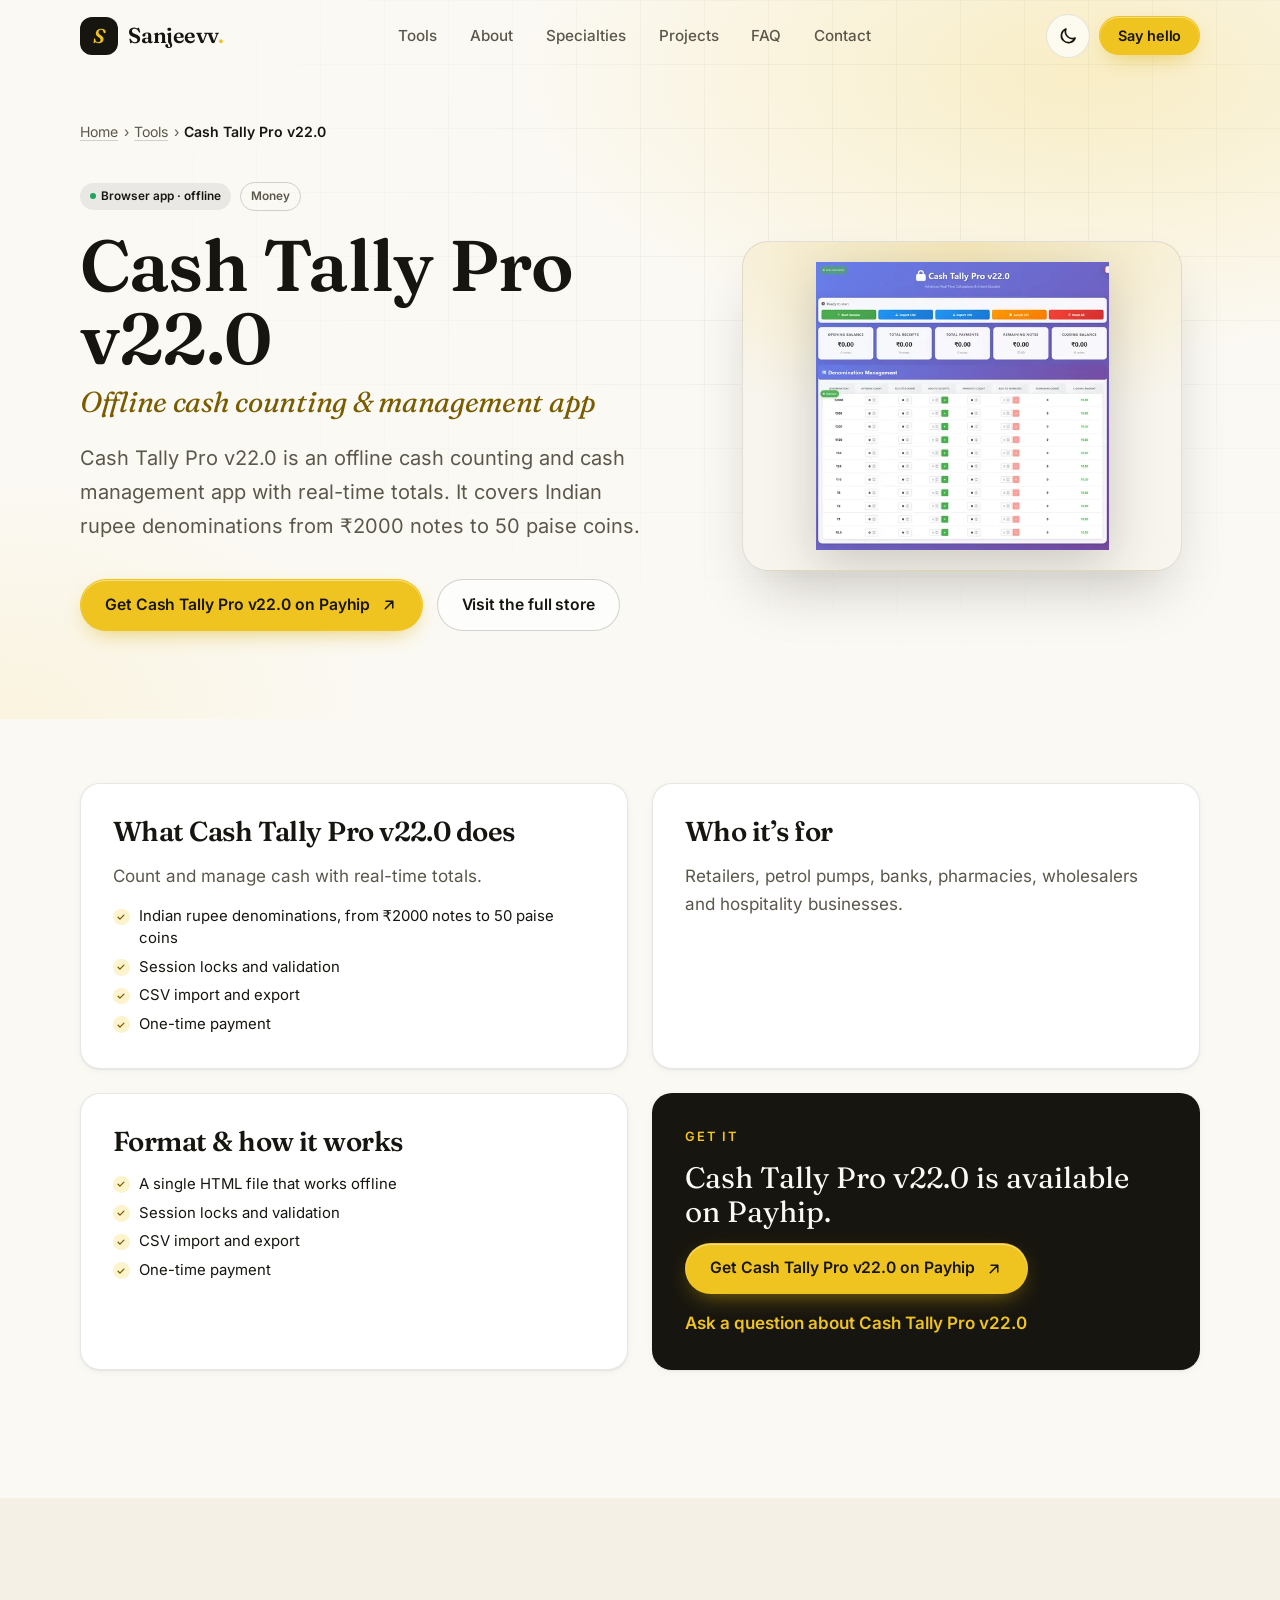
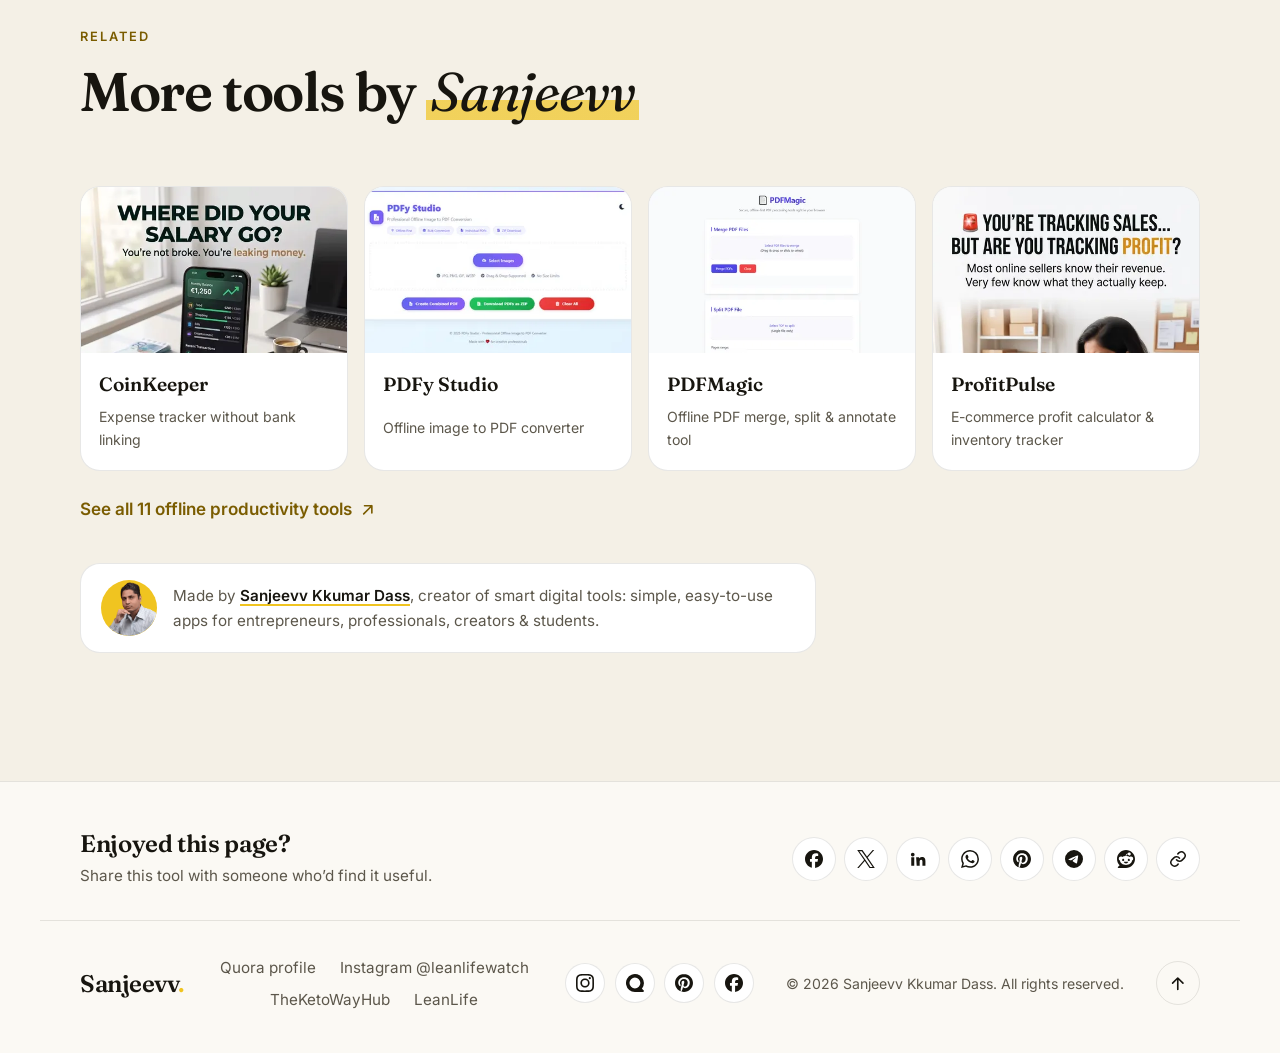
==== tools/cash-tally-pro/index.html @ 0032bcaa "Add files via upload" ====
<!DOCTYPE html>
<html lang="en" data-theme="light">
<head>
  <meta charset="utf-8" />
  <meta name="viewport" content="width=device-width, initial-scale=1" />
  <title>Cash Tally Pro – Offline Cash Counting &amp; Management App</title>
  <meta name="description" content="Cash Tally Pro v22.0 is an offline cash counting app with real-time totals, Indian rupee denominations, session locks and CSV import/export. One-time payment." />
  <meta name="robots" content="index, follow, max-image-preview:large" />
  <link rel="canonical" href="https://designruse.github.io/Portfolio-V2/tools/cash-tally-pro/" />
  <meta name="author" content="Sanjeevv Kkumar Dass" />
  <meta name="theme-color" content="#f0c420" />
  <meta name="color-scheme" content="light dark" />
  <meta name="application-name" content="Sanjeevv Kkumar Dass" />
  <meta name="apple-mobile-web-app-title" content="Sanjeevv" />
  <meta property="og:type" content="website" />
  <meta property="og:site_name" content="Sanjeevv Kkumar Dass" />
  <meta property="og:locale" content="en_US" />
  <meta property="og:title" content="Cash Tally Pro – Offline Cash Counting &amp; Management App" />
  <meta property="og:description" content="Cash Tally Pro v22.0 is an offline cash counting app with real-time totals, Indian rupee denominations, session locks and CSV import/export. One-time payment." />
  <meta property="og:url" content="https://designruse.github.io/Portfolio-V2/tools/cash-tally-pro/" />
  <meta property="og:image" content="https://designruse.github.io/Portfolio-V2/images/tools/cash-tally-pro-736.webp" />
  <meta property="og:image:secure_url" content="https://designruse.github.io/Portfolio-V2/images/tools/cash-tally-pro-736.webp" />
  <meta property="og:image:type" content="image/webp" />
  <meta property="og:image:width" content="736" />
  <meta property="og:image:height" content="724" />
  <meta property="og:image:alt" content="Cash Tally Pro v22.0 app screenshot: summary totals and a denomination management table." />
  <meta name="twitter:card" content="summary_large_image" />
  <meta name="twitter:title" content="Cash Tally Pro – Offline Cash Counting &amp; Management App" />
  <meta name="twitter:description" content="Cash Tally Pro v22.0 is an offline cash counting app with real-time totals, Indian rupee denominations, session locks and CSV import/export. One-time payment." />
  <meta name="twitter:image" content="https://designruse.github.io/Portfolio-V2/images/tools/cash-tally-pro-736.webp" />
  <meta name="twitter:image:alt" content="Cash Tally Pro v22.0 app screenshot: summary totals and a denomination management table." />
  <link rel="apple-touch-icon" sizes="180x180" href="../../images/apple-touch-icon.png" />
  <link rel="icon" type="image/png" sizes="48x48" href="../../images/favicon-48x48.png" />
  <link rel="icon" type="image/png" sizes="96x96" href="../../images/favicon-96x96.png" />
  <link rel="icon" type="image/png" sizes="192x192" href="../../images/icon-192.png" />
  <link rel="icon" type="image/png" sizes="32x32" href="../../images/favicon-32x32.png" />
  <link rel="manifest" href="../../site.webmanifest" />
  <link rel="shortcut icon" href="../../images/favicon.ico" />
  <link rel="preload" href="../../fonts/fraunces-latin.woff2" as="font" type="font/woff2" crossorigin />
  <link rel="preload" href="../../fonts/inter-latin.woff2" as="font" type="font/woff2" crossorigin />
  <link rel="stylesheet" href="../../css/styles.css" />
  <script type="application/ld+json">
{
  "@context": "https://schema.org",
  "@graph": [
    {
      "@type": "WebPage",
      "@id": "https://designruse.github.io/Portfolio-V2/tools/cash-tally-pro/",
      "url": "https://designruse.github.io/Portfolio-V2/tools/cash-tally-pro/",
      "name": "Cash Tally Pro – Offline Cash Counting & Management App",
      "description": "Cash Tally Pro v22.0 is an offline cash counting app with real-time totals, Indian rupee denominations, session locks and CSV import/export. One-time payment.",
      "inLanguage": "en",
      "isPartOf": {
        "@id": "https://designruse.github.io/Portfolio-V2/#website"
      },
      "breadcrumb": {
        "@id": "https://designruse.github.io/Portfolio-V2/tools/cash-tally-pro/#breadcrumb"
      },
      "mainEntity": {
        "@id": "https://designruse.github.io/Portfolio-V2/tools/cash-tally-pro/#app"
      },
      "primaryImageOfPage": {
        "@type": "ImageObject",
        "url": "https://designruse.github.io/Portfolio-V2/images/tools/cash-tally-pro-736.webp",
        "width": 736,
        "height": 724
      },
      "dateModified": "2026-10-21"
    },
    {
      "@type": "BreadcrumbList",
      "@id": "https://designruse.github.io/Portfolio-V2/tools/cash-tally-pro/#breadcrumb",
      "itemListElement": [
        {
          "@type": "ListItem",
          "position": 1,
          "name": "Home",
          "item": "https://designruse.github.io/Portfolio-V2/"
        },
        {
          "@type": "ListItem",
          "position": 2,
          "name": "Tools",
          "item": "https://designruse.github.io/Portfolio-V2/#tools"
        },
        {
          "@type": "ListItem",
          "position": 3,
          "name": "Cash Tally Pro v22.0",
          "item": "https://designruse.github.io/Portfolio-V2/tools/cash-tally-pro/"
        }
      ]
    },
    {
      "@type": "SoftwareApplication",
      "@id": "https://designruse.github.io/Portfolio-V2/tools/cash-tally-pro/#app",
      "name": "Cash Tally Pro v22.0",
      "description": "Cash Tally Pro v22.0 is an offline cash counting and cash management app with real-time totals. It covers Indian rupee denominations from ₹2000 notes to 50 paise coins.",
      "image": "https://designruse.github.io/Portfolio-V2/images/tools/cash-tally-pro-736.webp",
      "url": "https://designruse.github.io/Portfolio-V2/tools/cash-tally-pro/",
      "sameAs": "https://payhip.com/b/xmBAs",
      "author": {
        "@id": "https://designruse.github.io/Portfolio-V2/#person"
      },
      "creator": {
        "@id": "https://designruse.github.io/Portfolio-V2/#person"
      },
      "applicationCategory": "FinanceApplication",
      "operatingSystem": "Web browser",
      "featureList": [
        "Indian rupee denominations, from ₹2000 notes to 50 paise coins",
        "Session locks and validation",
        "CSV import and export",
        "One-time payment"
      ]
    },
    {
      "@type": "WebSite",
      "@id": "https://designruse.github.io/Portfolio-V2/#website",
      "url": "https://designruse.github.io/Portfolio-V2/",
      "name": "Sanjeevv Kkumar Dass"
    },
    {
      "@type": "Person",
      "@id": "https://designruse.github.io/Portfolio-V2/#person",
      "name": "Sanjeevv Kkumar Dass",
      "url": "https://designruse.github.io/Portfolio-V2/",
      "jobTitle": "Creator of Smart Digital Tools"
    }
  ]
}
  </script>
  <script>
    (function () {
      try {
        var t = localStorage.getItem('theme');
        if (!t) t = window.matchMedia('(prefers-color-scheme: dark)').matches ? 'dark' : 'light';
        document.documentElement.setAttribute('data-theme', t);
      } catch (e) {}
      document.documentElement.classList.add('js');
    })();
  </script>
</head>
<body class="page-tool">
  <a class="skip-link" href="#main">Skip to content</a>

  <svg width="0" height="0" class="sr-only" aria-hidden="true" focusable="false">
    <symbol id="i-arrow" viewBox="0 0 24 24"><path d="M7 17 17 7M8 7h9v9" fill="none" stroke="currentColor" stroke-width="2" stroke-linecap="round" stroke-linejoin="round"/></symbol>
    <symbol id="i-arrow-down" viewBox="0 0 24 24"><path d="M12 4v15m0 0-6-6m6 6 6-6" fill="none" stroke="currentColor" stroke-width="2" stroke-linecap="round" stroke-linejoin="round"/></symbol>
    <symbol id="i-copy" viewBox="0 0 24 24"><g fill="none" stroke="currentColor" stroke-width="2" stroke-linecap="round" stroke-linejoin="round"><path d="M10 13a5 5 0 0 0 7.5.5l3-3a5 5 0 0 0-7-7l-1.7 1.7"/><path d="M14 11a5 5 0 0 0-7.5-.5l-3 3a5 5 0 0 0 7 7l1.7-1.7"/></g></symbol>
    <symbol id="i-check" viewBox="0 0 24 24"><path d="m5 12.5 4.5 4.5L19 7.5" fill="none" stroke="currentColor" stroke-width="2.2" stroke-linecap="round" stroke-linejoin="round"/></symbol>
    <symbol id="i-mail" viewBox="0 0 24 24"><g fill="none" stroke="currentColor" stroke-width="2" stroke-linecap="round" stroke-linejoin="round"><rect x="3" y="5" width="18" height="14" rx="2.5"/><path d="m4 7 8 6 8-6"/></g></symbol>
    <symbol id="i-send" viewBox="0 0 24 24"><g fill="none" stroke="currentColor" stroke-width="2" stroke-linecap="round" stroke-linejoin="round"><path d="M22 2 11 13"/><path d="M22 2 15 22l-4-9-9-4 20-7Z"/></g></symbol>
    <symbol id="i-sun" viewBox="0 0 24 24"><g fill="none" stroke="currentColor" stroke-width="2" stroke-linecap="round"><circle cx="12" cy="12" r="4.2"/><path d="M12 2v2M12 20v2M4.9 4.9l1.4 1.4M17.7 17.7l1.4 1.4M2 12h2M20 12h2M4.9 19.1l1.4-1.4M17.7 6.3l1.4-1.4"/></g></symbol>
    <symbol id="i-moon" viewBox="0 0 24 24"><path d="M20.5 14.5A8.5 8.5 0 0 1 9.5 3.5a8.5 8.5 0 1 0 11 11Z" fill="none" stroke="currentColor" stroke-width="2" stroke-linejoin="round"/></symbol>
    <symbol id="s-instagram" viewBox="0 0 24 24"><path fill="currentColor" d="M7.0301.084c-1.2768.0602-2.1487.264-2.911.5634-.7888.3075-1.4575.72-2.1228 1.3877-.6652.6677-1.075 1.3368-1.3802 2.127-.2954.7638-.4956 1.6365-.552 2.914-.0564 1.2775-.0689 1.6882-.0626 4.947.0062 3.2586.0206 3.6671.0825 4.9473.061 1.2765.264 2.1482.5635 2.9107.308.7889.72 1.4573 1.388 2.1228.6679.6655 1.3365 1.0743 2.1285 1.38.7632.295 1.6361.4961 2.9134.552 1.2773.056 1.6884.069 4.9462.0627 3.2578-.0062 3.668-.0207 4.9478-.0814 1.28-.0607 2.147-.2652 2.9098-.5633.7889-.3086 1.4578-.72 2.1228-1.3881.665-.6682 1.0745-1.3378 1.3795-2.1284.2957-.7632.4966-1.636.552-2.9124.056-1.2809.0692-1.6898.063-4.948-.0063-3.2583-.021-3.6668-.0817-4.9465-.0607-1.2797-.264-2.1487-.5633-2.9117-.3084-.7889-.72-1.4568-1.3876-2.1228C21.2982 1.33 20.628.9208 19.8378.6165 19.074.321 18.2017.1197 16.9244.0645 15.6471.0093 15.236-.005 11.977.0014 8.718.0076 8.31.0215 7.0301.0839m.1402 21.6932c-1.17-.0509-1.8053-.2453-2.2287-.408-.5606-.216-.96-.4771-1.3819-.895-.422-.4178-.6811-.8186-.9-1.378-.1644-.4234-.3624-1.058-.4171-2.228-.0595-1.2645-.072-1.6442-.079-4.848-.007-3.2037.0053-3.583.0607-4.848.05-1.169.2456-1.805.408-2.2282.216-.5613.4762-.96.895-1.3816.4188-.4217.8184-.6814 1.3783-.9003.423-.1651 1.0575-.3614 2.227-.4171 1.2655-.06 1.6447-.072 4.848-.079 3.2033-.007 3.5835.005 4.8495.0608 1.169.0508 1.8053.2445 2.228.408.5608.216.96.4754 1.3816.895.4217.4194.6816.8176.9005 1.3787.1653.4217.3617 1.056.4169 2.2263.0602 1.2655.0739 1.645.0796 4.848.0058 3.203-.0055 3.5834-.061 4.848-.051 1.17-.245 1.8055-.408 2.2294-.216.5604-.4763.96-.8954 1.3814-.419.4215-.8181.6811-1.3783.9-.4224.1649-1.0577.3617-2.2262.4174-1.2656.0595-1.6448.072-4.8493.079-3.2045.007-3.5825-.006-4.848-.0608M16.953 5.5864A1.44 1.44 0 1 0 18.39 4.144a1.44 1.44 0 0 0-1.437 1.4424M5.8385 12.012c.0067 3.4032 2.7706 6.1557 6.173 6.1493 3.4026-.0065 6.157-2.7701 6.1506-6.1733-.0065-3.4032-2.771-6.1565-6.174-6.1498-3.403.0067-6.156 2.771-6.1496 6.1738M8 12.0077a4 4 0 1 1 4.008 3.9921A3.9996 3.9996 0 0 1 8 12.0077"/></symbol>
    <symbol id="s-quora" viewBox="0 0 24 24"><path fill="currentColor" d="M7.3799.9483A11.9628 11.9628 0 0 1 21.248 19.5397l2.4096 2.4225c.7322.7362.21 1.9905-.8272 1.9905l-10.7105.01a12.52 12.52 0 0 1-.304 0h-.02A11.9628 11.9628 0 0 1 7.3818.9503Zm7.3217 4.428a7.1717 7.1717 0 1 0-5.4873 13.2512 7.1717 7.1717 0 0 0 5.4883-13.2511Z"/></symbol>
    <symbol id="s-facebook" viewBox="0 0 24 24"><path fill="currentColor" d="M9.101 23.691v-7.98H6.627v-3.667h2.474v-1.58c0-4.085 1.848-5.978 5.858-5.978.401 0 .955.042 1.468.103a8.68 8.68 0 0 1 1.141.195v3.325a8.623 8.623 0 0 0-.653-.036 26.805 26.805 0 0 0-.733-.009c-.707 0-1.259.096-1.675.309a1.686 1.686 0 0 0-.679.622c-.258.42-.374.995-.374 1.752v1.297h3.919l-.386 2.103-.287 1.564h-3.246v8.245C19.396 23.238 24 18.179 24 12.044c0-6.627-5.373-12-12-12s-12 5.373-12 12c0 5.628 3.874 10.35 9.101 11.647Z"/></symbol>
    <symbol id="s-x" viewBox="0 0 24 24"><path fill="currentColor" d="M14.234 10.162 22.977 0h-2.072l-7.591 8.824L7.251 0H.258l9.168 13.343L.258 24H2.33l8.016-9.318L16.749 24h6.993zm-2.837 3.299-.929-1.329L3.076 1.56h3.182l5.965 8.532.929 1.329 7.754 11.09h-3.182z"/></symbol>
    <symbol id="s-whatsapp" viewBox="0 0 24 24"><path fill="currentColor" d="M17.472 14.382c-.297-.149-1.758-.867-2.03-.967-.273-.099-.471-.148-.67.15-.197.297-.767.966-.94 1.164-.173.199-.347.223-.644.075-.297-.15-1.255-.463-2.39-1.475-.883-.788-1.48-1.761-1.653-2.059-.173-.297-.018-.458.13-.606.134-.133.298-.347.446-.52.149-.174.198-.298.298-.497.099-.198.05-.371-.025-.52-.075-.149-.669-1.612-.916-2.207-.242-.579-.487-.5-.669-.51-.173-.008-.371-.01-.57-.01-.198 0-.52.074-.792.372-.272.297-1.04 1.016-1.04 2.479 0 1.462 1.065 2.875 1.213 3.074.149.198 2.096 3.2 5.077 4.487.709.306 1.262.489 1.694.625.712.227 1.36.195 1.871.118.571-.085 1.758-.719 2.006-1.413.248-.694.248-1.289.173-1.413-.074-.124-.272-.198-.57-.347m-5.421 7.403h-.004a9.87 9.87 0 01-5.031-1.378l-.361-.214-3.741.982.998-3.648-.235-.374a9.86 9.86 0 01-1.51-5.26c.001-5.45 4.436-9.884 9.888-9.884 2.64 0 5.122 1.03 6.988 2.898a9.825 9.825 0 012.893 6.994c-.003 5.45-4.437 9.884-9.885 9.884m8.413-18.297A11.815 11.815 0 0012.05 0C5.495 0 .16 5.335.157 11.892c0 2.096.547 4.142 1.588 5.945L.057 24l6.305-1.654a11.882 11.882 0 005.683 1.448h.005c6.554 0 11.89-5.335 11.893-11.893a11.821 11.821 0 00-3.48-8.413Z"/></symbol>
    <symbol id="s-pinterest" viewBox="0 0 24 24"><path fill="currentColor" d="M12.017 0C5.396 0 .029 5.367.029 11.987c0 5.079 3.158 9.417 7.618 11.162-.105-.949-.199-2.403.041-3.439.219-.937 1.406-5.957 1.406-5.957s-.359-.72-.359-1.781c0-1.663.967-2.911 2.168-2.911 1.024 0 1.518.769 1.518 1.688 0 1.029-.653 2.567-.992 3.992-.285 1.193.6 2.165 1.775 2.165 2.128 0 3.768-2.245 3.768-5.487 0-2.861-2.063-4.869-5.008-4.869-3.41 0-5.409 2.562-5.409 5.199 0 1.033.394 2.143.889 2.741.099.12.112.225.085.345-.09.375-.293 1.199-.334 1.363-.053.225-.172.271-.401.165-1.495-.69-2.433-2.878-2.433-4.646 0-3.776 2.748-7.252 7.92-7.252 4.158 0 7.392 2.967 7.392 6.923 0 4.135-2.607 7.462-6.233 7.462-1.214 0-2.354-.629-2.758-1.379l-.749 2.848c-.269 1.045-1.004 2.352-1.498 3.146 1.123.345 2.306.535 3.55.535 6.607 0 11.985-5.365 11.985-11.987C23.97 5.39 18.592.026 11.985.026L12.017 0z"/></symbol>
    <symbol id="s-telegram" viewBox="0 0 24 24"><path fill="currentColor" d="M11.944 0A12 12 0 0 0 0 12a12 12 0 0 0 12 12 12 12 0 0 0 12-12A12 12 0 0 0 12 0a12 12 0 0 0-.056 0zm4.962 7.224c.1-.002.321.023.465.14a.506.506 0 0 1 .171.325c.016.093.036.306.02.472-.18 1.898-.962 6.502-1.36 8.627-.168.9-.499 1.201-.82 1.23-.696.065-1.225-.46-1.9-.902-1.056-.693-1.653-1.124-2.678-1.8-1.185-.78-.417-1.21.258-1.91.177-.184 3.247-2.977 3.307-3.23.007-.032.014-.15-.056-.212s-.174-.041-.249-.024c-.106.024-1.793 1.14-5.061 3.345-.48.33-.913.49-1.302.48-.428-.008-1.252-.241-1.865-.44-.752-.245-1.349-.374-1.297-.789.027-.216.325-.437.893-.663 3.498-1.524 5.83-2.529 6.998-3.014 3.332-1.386 4.025-1.627 4.476-1.635z"/></symbol>
    <symbol id="s-reddit" viewBox="0 0 24 24"><path fill="currentColor" d="M12 0C5.373 0 0 5.373 0 12c0 3.314 1.343 6.314 3.515 8.485l-2.286 2.286C.775 23.225 1.097 24 1.738 24H12c6.627 0 12-5.373 12-12S18.627 0 12 0Zm4.388 3.199c1.104 0 1.999.895 1.999 1.999 0 1.105-.895 2-1.999 2-.946 0-1.739-.657-1.947-1.539v.002c-1.147.162-2.032 1.15-2.032 2.341v.007c1.776.067 3.4.567 4.686 1.363.473-.363 1.064-.58 1.707-.58 1.547 0 2.802 1.254 2.802 2.802 0 1.117-.655 2.081-1.601 2.531-.088 3.256-3.637 5.876-7.997 5.876-4.361 0-7.905-2.617-7.998-5.87-.954-.447-1.614-1.415-1.614-2.538 0-1.548 1.255-2.802 2.803-2.802.645 0 1.239.218 1.712.585 1.275-.79 2.881-1.291 4.64-1.365v-.01c0-1.663 1.263-3.034 2.88-3.207.188-.911.993-1.595 1.959-1.595Zm-8.085 8.376c-.784 0-1.459.78-1.506 1.797-.047 1.016.64 1.429 1.426 1.429.786 0 1.371-.369 1.418-1.385.047-1.017-.553-1.841-1.338-1.841Zm7.406 0c-.786 0-1.385.824-1.338 1.841.047 1.017.634 1.385 1.418 1.385.785 0 1.473-.413 1.426-1.429-.046-1.017-.721-1.797-1.506-1.797Zm-3.703 4.013c-.974 0-1.907.048-2.77.135-.147.015-.241.168-.183.305.483 1.154 1.622 1.964 2.953 1.964 1.33 0 2.47-.81 2.953-1.964.057-.137-.037-.29-.184-.305-.863-.087-1.795-.135-2.769-.135Z"/></symbol>
    <symbol id="s-threads" viewBox="0 0 24 24"><path fill="currentColor" d="M18.263 11.097c-.03-3.486-1.92-5.586-5.111-5.586-2.13 0-3.922.963-4.863 2.499l2.062 1.438c.535-.843 1.272-1.543 2.628-1.543 1.528 0 2.318.85 2.544 2.431a15 15 0 0 0-2.236-.173c-4.125 0-6.068 1.867-6.068 4.336s1.943 3.99 4.804 3.99c3.139 0 5.013-2.115 5.781-4.735.798.361 1.348 1.204 1.348 2.47 0 3.387-3.907 5.232-7.22 5.232-4.885 0-8.077-3.207-8.077-8.424 0-6.392 4.223-10.487 9.9-10.487 3.808 0 5.69 1.671 6.97 3.914l2.108-1.475C21.44 2.078 18.331 0 13.663 0 6.227 0 1.168 5.277 1.168 12.934c0 7 4.953 11.066 10.856 11.066 4.878 0 9.809-2.846 9.809-7.716 0-2.545-1.46-4.231-3.569-5.187m-6.33 4.855c-1.077 0-2.026-.512-2.026-1.453 0-1.483 1.822-1.934 3.606-1.934.678 0 1.34.045 1.927.173-.422 1.927-1.671 3.215-3.508 3.214Z"/></symbol>
    <symbol id="s-youtube" viewBox="0 0 24 24"><path fill="currentColor" d="M23.498 6.186a3.016 3.016 0 0 0-2.122-2.136C19.505 3.545 12 3.545 12 3.545s-7.505 0-9.377.505A3.017 3.017 0 0 0 .502 6.186C0 8.07 0 12 0 12s0 3.93.502 5.814a3.016 3.016 0 0 0 2.122 2.136c1.871.505 9.376.505 9.376.505s7.505 0 9.377-.505a3.015 3.015 0 0 0 2.122-2.136C24 15.93 24 12 24 12s0-3.93-.502-5.814zM9.545 15.568V8.432L15.818 12l-6.273 3.568z"/></symbol>
    <symbol id="s-linkedin" viewBox="0 0 24 24"><path fill="currentColor" d="M4.98 3.5a2.5 2.5 0 1 1 0 5 2.5 2.5 0 0 1 0-5zM3 9.75h4V21H3zM9.5 9.75h3.8v1.6h.05c.53-.95 1.83-1.95 3.77-1.95 4.03 0 4.78 2.5 4.78 5.75V21h-4v-5.1c0-1.22-.02-2.78-1.7-2.78-1.7 0-1.96 1.33-1.96 2.7V21h-4z"/></symbol>
    <symbol id="i-share" viewBox="0 0 24 24"><g fill="none" stroke="currentColor" stroke-width="2" stroke-linecap="round" stroke-linejoin="round"><path d="M4 12v7a2 2 0 0 0 2 2h12a2 2 0 0 0 2-2v-7"/><path d="m16 6-4-4-4 4M12 2v13"/></g></symbol>
  </svg>

  <header class="site-header" id="top">
    <nav class="nav container" aria-label="Primary">
      <a class="brand" href="../../">
        <span class="brand-mark" aria-hidden="true">S</span>
        <span class="brand-name">Sanjeevv<span class="brand-dot">.</span></span><span class="sr-only"> Kkumar Dass, back to top</span>
      </a>
      <ul class="nav-links" id="nav-menu">
        <li><a href="../../#tools">Tools</a></li>
        <li><a href="../../#about">About</a></li>
        <li><a href="../../#specialties">Specialties</a></li>
        <li><a href="../../#work">Projects</a></li>
        <li><a href="../../#faq">FAQ</a></li>
        <li><a href="../../#contact">Contact</a></li>
        <li class="nav-cta-mobile"><a class="btn btn-primary" href="../../#contact">Leave a message</a></li>
      </ul>
      <div class="nav-actions">
        <button class="icon-btn theme-toggle" type="button" aria-label="Switch to dark theme">
          <svg class="ico ico-moon" aria-hidden="true"><use href="#i-moon"/></svg>
          <svg class="ico ico-sun" aria-hidden="true"><use href="#i-sun"/></svg>
        </button>
        <a class="btn btn-primary btn-sm nav-cta" href="../../#contact">Say hello</a>
        <button class="icon-btn menu-toggle" type="button" aria-label="Open menu" aria-expanded="false" aria-controls="nav-menu">
          <span class="bars" aria-hidden="true"><span></span><span></span><span></span></span>
        </button>
      </div>
    </nav>
  </header>

  <main id="main">
    <section class="tool-hero" aria-labelledby="tool-title">
      <div class="hero-bg" aria-hidden="true"></div>
      <div class="container">
        <nav class="breadcrumb" aria-label="Breadcrumb">
          <ol>
            <li><a href="../../">Home</a></li>
            <li><a href="../../#tools">Tools</a></li>
            <li><span aria-current="page">Cash Tally Pro v22.0</span></li>
          </ol>
        </nav>
        <div class="tool-hero-grid">
          <div class="tool-hero-copy">
            <div class="tool-meta">
              <span class="tool-format">Browser app · offline</span>
              <span class="tool-chip">Money</span>
              <!-- PRICE SLOT: add <span class="tool-price">$X</span> here when prices are final. -->
            </div>
            <h1 id="tool-title" class="tool-h1"><span class="tool-h1-name">Cash Tally Pro v22.0</span> <span class="tool-h1-desc">Offline cash counting &amp; management app</span></h1>
            <p class="lead">Cash Tally Pro v22.0 is an offline cash counting and cash management app with real-time totals. It covers Indian rupee denominations from ₹2000 notes to 50 paise coins.</p>
            <div class="hero-ctas">
              <a class="btn btn-primary" href="https://payhip.com/b/xmBAs" target="_blank" rel="noopener">
                Get Cash Tally Pro v22.0 on Payhip
                <svg class="ico" aria-hidden="true"><use href="#i-arrow"/></svg>
              </a>
              <a class="btn btn-ghost" href="https://payhip.com/u1757007407332758617765" target="_blank" rel="noopener">Visit the full store</a>
            </div>
          </div>
          <figure class="tool-hero-media is-shot">
            <img src="../../images/tools/cash-tally-pro-736.webp" srcset="../../images/tools/cash-tally-pro-480.webp 480w, ../../images/tools/cash-tally-pro-736.webp 736w" sizes="(min-width: 900px) 440px, 92vw" width="736" height="724" fetchpriority="high" decoding="async" alt="Cash Tally Pro v22.0 app screenshot: summary totals and a denomination management table." />
          </figure>
        </div>
      </div>
    </section>

    <section class="section tool-details" aria-label="Cash Tally Pro v22.0 details">
      <div class="container tool-details-grid">
        <article class="detail-card">
          <h2 class="detail-h2">What Cash Tally Pro v22.0 does</h2>
          <p>Count and manage cash with real-time totals.</p>
          <ul class="tool-features" role="list">
              <li>Indian rupee denominations, from ₹2000 notes to 50 paise coins</li>
              <li>Session locks and validation</li>
              <li>CSV import and export</li>
              <li>One-time payment</li>
          </ul>
        </article>
        <article class="detail-card">
          <h2 class="detail-h2">Who it’s for</h2>
          <p>Retailers, petrol pumps, banks, pharmacies, wholesalers and hospitality businesses.</p>
        </article>
        <article class="detail-card">
          <h2 class="detail-h2">Format &amp; how it works</h2>
          <ul class="tool-features" role="list">
              <li>A single HTML file that works offline</li>
              <li>Session locks and validation</li>
              <li>CSV import and export</li>
              <li>One-time payment</li>
          </ul>
        </article>
        <aside class="detail-card detail-cta">
          <p class="kicker">Get it</p>
          <p class="detail-cta-title">Cash Tally Pro v22.0 is available on Payhip.</p>
          <a class="btn btn-primary" href="https://payhip.com/b/xmBAs" target="_blank" rel="noopener">Get Cash Tally Pro v22.0 on Payhip <svg class="ico" aria-hidden="true"><use href="#i-arrow"/></svg></a>
          <a class="text-link" href="../../#contact">Ask a question about Cash Tally Pro v22.0</a>
        </aside>
      </div>
    </section>

    <section class="section section-alt related" aria-labelledby="related-title">
      <div class="container">
        <header class="section-head">
          <p class="kicker">Related</p>
          <h2 id="related-title" class="h2">More tools by <em>Sanjeevv</em></h2>
        </header>
        <ul class="rel-grid" role="list">
            <li>
              <a class="rel-card" href="../coinkeeper/">
                <span class="rel-img"><img src="../../images/tools/coinkeeper-480.webp" width="480" height="853" loading="lazy" decoding="async" alt="" /></span>
                <span class="rel-text"><span class="rel-name">CoinKeeper</span><span class="rel-kind">Expense tracker without bank linking</span></span>
              </a>
            </li>
            <li>
              <a class="rel-card" href="../pdfy-studio/">
                <span class="rel-img"><img src="../../images/tools/pdfy-studio-480.webp" width="480" height="257" loading="lazy" decoding="async" alt="" /></span>
                <span class="rel-text"><span class="rel-name">PDFy Studio</span><span class="rel-kind">Offline image to PDF converter</span></span>
              </a>
            </li>
            <li>
              <a class="rel-card" href="../pdfmagic/">
                <span class="rel-img"><img src="../../images/tools/pdfmagic-480.webp" width="480" height="613" loading="lazy" decoding="async" alt="" /></span>
                <span class="rel-text"><span class="rel-name">PDFMagic</span><span class="rel-kind">Offline PDF merge, split &amp; annotate tool</span></span>
              </a>
            </li>
            <li>
              <a class="rel-card" href="../profitpulse/">
                <span class="rel-img"><img src="../../images/tools/profitpulse-480.webp" width="480" height="860" loading="lazy" decoding="async" alt="" /></span>
                <span class="rel-text"><span class="rel-name">ProfitPulse</span><span class="rel-kind">E-commerce profit calculator &amp; inventory tracker</span></span>
              </a>
            </li>
        </ul>
        <p class="rel-all"><a class="text-link" href="../../#tools">See all 11 offline productivity tools <svg class="ico" aria-hidden="true"><use href="#i-arrow"/></svg></a></p>
        <div class="creator-box">
          <img src="../../images/skdas-seated.webp" width="343" height="343" loading="lazy" decoding="async" alt="Sanjeevv Kkumar Dass" />
          <p>Made by <a href="../../#about">Sanjeevv Kkumar Dass</a>, creator of smart digital tools: simple, easy-to-use apps for entrepreneurs, professionals, creators &amp; students.</p>
        </div>
      </div>
    </section>
  </main>

  <footer class="site-footer">
    <div class="container share-band">
      <div>
        <p class="share-title">Enjoyed this page?</p>
        <p class="share-sub">Share this tool with someone who’d find it useful.</p>
      </div>
      <ul class="share-list" role="list" aria-label="Share this page">
          <li class="share-native-item" hidden><button class="share-btn share-native" type="button" aria-label="Share using your device"><svg class="ico" aria-hidden="true"><use href="#i-share"/></svg></button></li>
          <li><a class="share-btn share-facebook" href="https://www.facebook.com/sharer/sharer.php?u=https%3A%2F%2Fdesignruse.github.io%2FPortfolio-V2%2Ftools%2Fcash-tally-pro%2F" target="_blank" rel="noopener noreferrer" aria-label="Share on Facebook (opens in a new tab)" title="Share on Facebook"><svg class="ico" aria-hidden="true"><use href="#s-facebook"/></svg></a></li>
          <li><a class="share-btn share-x" href="https://x.com/intent/post?url=https%3A%2F%2Fdesignruse.github.io%2FPortfolio-V2%2Ftools%2Fcash-tally-pro%2F&amp;text=Cash%20Tally%20Pro%20%E2%80%93%20Offline%20Cash%20Counting%20%26%20Management%20App" target="_blank" rel="noopener noreferrer" aria-label="Share on X (opens in a new tab)" title="Share on X"><svg class="ico" aria-hidden="true"><use href="#s-x"/></svg></a></li>
          <li><a class="share-btn share-linkedin" href="https://www.linkedin.com/sharing/share-offsite/?url=https%3A%2F%2Fdesignruse.github.io%2FPortfolio-V2%2Ftools%2Fcash-tally-pro%2F" target="_blank" rel="noopener noreferrer" aria-label="Share on LinkedIn (opens in a new tab)" title="Share on LinkedIn"><svg class="ico" aria-hidden="true"><use href="#s-linkedin"/></svg></a></li>
          <li><a class="share-btn share-whatsapp" href="https://wa.me/?text=Cash%20Tally%20Pro%20%E2%80%93%20Offline%20Cash%20Counting%20%26%20Management%20App%20https%3A%2F%2Fdesignruse.github.io%2FPortfolio-V2%2Ftools%2Fcash-tally-pro%2F" target="_blank" rel="noopener noreferrer" aria-label="Share on WhatsApp (opens in a new tab)" title="Share on WhatsApp"><svg class="ico" aria-hidden="true"><use href="#s-whatsapp"/></svg></a></li>
          <li><a class="share-btn share-pinterest" href="https://www.pinterest.com/pin/create/button/?url=https%3A%2F%2Fdesignruse.github.io%2FPortfolio-V2%2Ftools%2Fcash-tally-pro%2F&amp;media=https%3A%2F%2Fdesignruse.github.io%2FPortfolio-V2%2Ftools%2Fcash-tally-pro%2Fimages%2Fog-image-square.jpg&amp;description=Cash%20Tally%20Pro%20%E2%80%93%20Offline%20Cash%20Counting%20%26%20Management%20App" target="_blank" rel="noopener noreferrer" aria-label="Share on Pinterest (opens in a new tab)" title="Share on Pinterest"><svg class="ico" aria-hidden="true"><use href="#s-pinterest"/></svg></a></li>
          <li><a class="share-btn share-telegram" href="https://t.me/share/url?url=https%3A%2F%2Fdesignruse.github.io%2FPortfolio-V2%2Ftools%2Fcash-tally-pro%2F&amp;text=Cash%20Tally%20Pro%20%E2%80%93%20Offline%20Cash%20Counting%20%26%20Management%20App" target="_blank" rel="noopener noreferrer" aria-label="Share on Telegram (opens in a new tab)" title="Share on Telegram"><svg class="ico" aria-hidden="true"><use href="#s-telegram"/></svg></a></li>
          <li><a class="share-btn share-reddit" href="https://www.reddit.com/submit?url=https%3A%2F%2Fdesignruse.github.io%2FPortfolio-V2%2Ftools%2Fcash-tally-pro%2F&amp;title=Cash%20Tally%20Pro%20%E2%80%93%20Offline%20Cash%20Counting%20%26%20Management%20App" target="_blank" rel="noopener noreferrer" aria-label="Share on Reddit (opens in a new tab)" title="Share on Reddit"><svg class="ico" aria-hidden="true"><use href="#s-reddit"/></svg></a></li>
          <li><button class="share-btn copy-btn-inline" type="button" data-url="https://designruse.github.io/Portfolio-V2/tools/cash-tally-pro/" aria-label="Copy page link" title="Copy link"><svg class="ico ico-copy" aria-hidden="true"><use href="#i-copy"/></svg><svg class="ico ico-check" aria-hidden="true"><use href="#i-check"/></svg></button></li>
      </ul>
    </div>
    <div class="container footer-inner">
      <p class="footer-brand">Sanjeevv<span class="brand-dot">.</span></p>
      <ul class="footer-links" role="list">
        <li><a href="https://www.quora.com/profile/Sonjeeb-Kumar-Das" target="_blank" rel="me noopener noreferrer">Quora profile</a></li>
        <li><a href="https://www.instagram.com/leanlifewatch/" target="_blank" rel="me noopener noreferrer">Instagram @leanlifewatch</a></li>
        <li><a href="https://designruse.github.io/TheKetoWayHub/" target="_blank" rel="noopener noreferrer">TheKetoWayHub</a></li>
        <li><a href="https://designruse.github.io/LeanLife/" target="_blank" rel="noopener noreferrer">LeanLife</a></li>
      </ul>
      <ul class="social social-footer" role="list" aria-label="Find Sanjeevv Kkumar Dass on social media">
        <li><a class="social-link" href="https://www.instagram.com/leanlifewatch/" target="_blank" rel="me noopener noreferrer" aria-label="Instagram: @leanlifewatch (opens in a new tab)"><svg class="ico" aria-hidden="true"><use href="#s-instagram"/></svg></a></li>
        <li><a class="social-link" href="https://www.quora.com/profile/Sonjeeb-Kumar-Das" target="_blank" rel="me noopener noreferrer" aria-label="Quora: Sanjeevv Kkumar Dass (opens in a new tab)"><svg class="ico" aria-hidden="true"><use href="#s-quora"/></svg></a></li>
        <li><a class="social-link" href="https://www.pinterest.com/SanjeevvKkumarDass/" target="_blank" rel="me noopener noreferrer" aria-label="Pinterest: SanjeevvKkumarDass (opens in a new tab)"><svg class="ico" aria-hidden="true"><use href="#s-pinterest"/></svg></a></li>
        <li><a class="social-link" href="https://www.facebook.com/SanjeevvKkumarDass/" target="_blank" rel="me noopener noreferrer" aria-label="Facebook: Sanjeevv Kkumar Dass (opens in a new tab)"><svg class="ico" aria-hidden="true"><use href="#s-facebook"/></svg></a></li>
        <!-- ADD YOUR PROFILE URL: replace YOUR-PROFILE / YOUR-HANDLE with the real address, then remove the comment markers around the line.
        <li><a class="social-link" href="https://www.linkedin.com/in/YOUR-PROFILE" target="_blank" rel="me noopener noreferrer" aria-label="LinkedIn (opens in a new tab)"><svg class="ico" aria-hidden="true"><use href="#s-linkedin"/></svg></a></li>
        <li><a class="social-link" href="https://x.com/YOUR-HANDLE" target="_blank" rel="me noopener noreferrer" aria-label="X (opens in a new tab)"><svg class="ico" aria-hidden="true"><use href="#s-x"/></svg></a></li>
        <li><a class="social-link" href="https://www.threads.net/@YOUR-HANDLE" target="_blank" rel="me noopener noreferrer" aria-label="Threads (opens in a new tab)"><svg class="ico" aria-hidden="true"><use href="#s-threads"/></svg></a></li>
        <li><a class="social-link" href="https://www.youtube.com/@YOUR-HANDLE" target="_blank" rel="me noopener noreferrer" aria-label="YouTube (opens in a new tab)"><svg class="ico" aria-hidden="true"><use href="#s-youtube"/></svg></a></li>
        -->
      </ul>
      <p class="footer-copy">© <span id="year">2026</span> Sanjeevv Kkumar Dass. All rights reserved.</p>
      <a class="to-top" href="#top" aria-label="Back to top"><svg class="ico" aria-hidden="true" style="transform:rotate(-45deg)"><use href="#i-arrow"/></svg></a>
    </div>
  </footer>

  <div class="toast" id="toast" role="status" aria-live="polite"></div>

  <script src="../../js/main.js" defer></script>
</body>
</html>
---- css/styles.css ----
/* Self-hosted Google Fonts (latin subset, variable weight 400–600), OFL licensed */
@font-face { font-family: 'Fraunces'; font-style: italic; font-weight: 400 600; font-display: swap; src: url('../fonts/fraunces-italic-latin.woff2') format('woff2'); unicode-range: U+0000-00FF, U+0131, U+0152-0153, U+02BB-02BC, U+02C6, U+02DA, U+02DC, U+0304, U+0308, U+0329, U+2000-206F, U+20AC, U+2122, U+2191, U+2193, U+2212, U+2215, U+FEFF, U+FFFD; }
@font-face { font-family: 'Fraunces'; font-style: normal; font-weight: 400 600; font-display: swap; src: url('../fonts/fraunces-latin.woff2') format('woff2'); unicode-range: U+0000-00FF, U+0131, U+0152-0153, U+02BB-02BC, U+02C6, U+02DA, U+02DC, U+0304, U+0308, U+0329, U+2000-206F, U+20AC, U+2122, U+2191, U+2193, U+2212, U+2215, U+FEFF, U+FFFD; }
@font-face { font-family: 'Inter'; font-style: normal; font-weight: 400 600; font-display: swap; src: url('../fonts/inter-latin.woff2') format('woff2'); unicode-range: U+0000-00FF, U+0131, U+0152-0153, U+02BB-02BC, U+02C6, U+02DA, U+02DC, U+0304, U+0308, U+0329, U+2000-206F, U+20AC, U+2122, U+2191, U+2193, U+2212, U+2215, U+FEFF, U+FFFD; }

/* ==========================================================================
   Sanjeevv Kkumar Dass — Portfolio
   Pure CSS · no frameworks
   ========================================================================== */

:root {
  --brand: #f0c420;
  --brand-600: #d9ab07;
  --brand-ink: #7a5c00;          /* accessible gold for text on light bg */
  --brand-soft: #fdf3cc;

  --bg: #fbf9f4;
  --bg-alt: #f4f0e6;
  --surface: #ffffff;
  --surface-2: #f8f5ee;
  --text: #17150f;
  --muted: #5c574b;
  --line: rgba(23, 21, 15, 0.1);
  --line-strong: rgba(23, 21, 15, 0.18);
  --header-bg: rgba(251, 249, 244, 0.72);
  --shadow-sm: 0 1px 2px rgba(23, 21, 15, .06), 0 2px 8px rgba(23, 21, 15, .04);
  --shadow-md: 0 10px 30px -12px rgba(23, 21, 15, .18), 0 2px 6px rgba(23, 21, 15, .05);
  --shadow-lg: 0 30px 60px -20px rgba(23, 21, 15, .25);
  --danger: #b42318;
  --success: #12753a;

  --font-display: "Fraunces", "Playfair Display", Georgia, serif;
  --font-sans: "Inter", system-ui, -apple-system, "Segoe UI", Roboto, sans-serif;

  --radius: 20px;
  --radius-sm: 12px;
  --container: 1200px;
  --gutter: clamp(1.25rem, 4vw, 2.5rem);
  --header-h: 72px;
  --ease: cubic-bezier(.2, .7, .2, 1);

  color-scheme: light;
}

[data-theme="dark"] {
  --brand-ink: #f0c420;
  --brand-soft: rgba(240, 196, 32, .12);
  --bg: #0f0e0b;
  --bg-alt: #15130f;
  --surface: #1b1914;
  --surface-2: #211f19;
  --text: #f4f1e8;
  --muted: #b3ad9e;
  --line: rgba(244, 241, 232, 0.1);
  --line-strong: rgba(244, 241, 232, 0.2);
  --header-bg: rgba(15, 14, 11, 0.7);
  --shadow-sm: 0 1px 2px rgba(0, 0, 0, .4);
  --shadow-md: 0 10px 30px -12px rgba(0, 0, 0, .6);
  --shadow-lg: 0 30px 60px -20px rgba(0, 0, 0, .7);
  --danger: #ff8a7a;
  --success: #5fd38d;
  color-scheme: dark;
}

/* ---------- Reset ---------- */
*, *::before, *::after { box-sizing: border-box; }
* { margin: 0; }
html { -webkit-text-size-adjust: 100%; scroll-behavior: smooth; scroll-padding-top: calc(var(--header-h) + 12px); }
body {
  font-family: var(--font-sans);
  font-size: clamp(1rem, .96rem + .2vw, 1.0625rem);
  line-height: 1.65;
  color: var(--text);
  background: var(--bg);
  -webkit-font-smoothing: antialiased;
  text-rendering: optimizeLegibility;
  overflow-x: hidden;
  transition: background-color .4s var(--ease), color .4s var(--ease);
}
img, svg { display: block; max-width: 100%; }
img { height: auto; }
a { color: inherit; text-decoration: none; }
button, input, textarea { font: inherit; color: inherit; }
button { cursor: pointer; background: none; border: 0; }
ul[role="list"], .nav-links { list-style: none; padding: 0; }
::selection { background: var(--brand); color: #17150f; }

:focus-visible {
  outline: 3px solid var(--brand);
  outline-offset: 3px;
  border-radius: 8px;
}

.sr-only {
  position: absolute !important; width: 1px; height: 1px; padding: 0; margin: -1px;
  overflow: hidden; clip: rect(0 0 0 0); white-space: nowrap; border: 0;
}
.skip-link {
  position: absolute; left: 1rem; top: -100px; z-index: 200;
  background: var(--brand); color: #17150f; padding: .75rem 1rem; border-radius: 10px; font-weight: 600;
}
.skip-link:focus { top: 1rem; }

.container { width: 100%; max-width: var(--container); margin-inline: auto; padding-inline: var(--gutter); }
.ico { width: 1.15em; height: 1.15em; flex: none; }

/* ---------- Buttons ---------- */
.btn {
  --pad-y: .95rem; --pad-x: 1.5rem;
  display: inline-flex; align-items: center; justify-content: center; gap: .6rem;
  padding: var(--pad-y) var(--pad-x);
  border-radius: 999px;
  font-weight: 600; font-size: .98rem; letter-spacing: -.005em; line-height: 1.2;
  border: 1px solid transparent;
  transition: transform .3s var(--ease), box-shadow .3s var(--ease), background-color .3s, border-color .3s, color .3s;
  white-space: nowrap;
}
.btn-sm { --pad-y: .6rem; --pad-x: 1.1rem; font-size: .9rem; }
.btn-block { width: 100%; }
.btn-primary {
  background: var(--brand); color: #17150f;
  box-shadow: 0 8px 24px -10px rgba(217, 171, 7, .75), inset 0 1px 0 rgba(255, 255, 255, .45);
}
.btn-primary:hover { background: #f5cf3a; transform: translateY(-2px); box-shadow: 0 14px 30px -10px rgba(217, 171, 7, .85), inset 0 1px 0 rgba(255,255,255,.5); }
.btn-primary:active { transform: translateY(0); }
.btn-ghost { border-color: var(--line-strong); background: color-mix(in srgb, var(--surface) 60%, transparent); }
.btn-ghost:hover { border-color: var(--text); transform: translateY(-2px); }
.btn .ico { transition: transform .3s var(--ease); }
.btn:hover .ico { transform: translate(2px, -2px); }

.icon-btn {
  width: 44px; height: 44px; border-radius: 50%;
  display: inline-grid; place-items: center;
  border: 1px solid var(--line);
  background: color-mix(in srgb, var(--surface) 70%, transparent);
  transition: background-color .3s, border-color .3s, transform .3s var(--ease);
}
.icon-btn:hover { border-color: var(--line-strong); transform: rotate(-8deg); }
.icon-btn .ico { width: 20px; height: 20px; }

/* ---------- Header / Nav ---------- */
.site-header {
  position: fixed; inset: 0 0 auto; z-index: 100;
  height: var(--header-h);
  transition: background-color .35s, box-shadow .35s, border-color .35s;
  border-bottom: 1px solid transparent;
}
.site-header.is-scrolled {
  background: var(--header-bg);
  -webkit-backdrop-filter: saturate(170%) blur(16px);
  backdrop-filter: saturate(170%) blur(16px);
  border-bottom-color: var(--line);
}
.nav { height: 100%; display: flex; align-items: center; justify-content: space-between; gap: 1rem; }
.brand { display: inline-flex; align-items: center; gap: .65rem; font-family: var(--font-display); font-weight: 600; font-size: 1.35rem; letter-spacing: -.02em; }
.brand-mark {
  width: 38px; height: 38px; border-radius: 12px;
  display: grid; place-items: center;
  background: var(--text); color: var(--brand);
  font-family: var(--font-display); font-style: italic; font-size: 1.25rem;
  transition: transform .4s var(--ease);
}
.brand:hover .brand-mark { transform: rotate(-10deg) scale(1.05); }
.brand-dot { color: var(--brand); }

.nav-links { display: flex; gap: .25rem; align-items: center; }
.nav-links a:not(.btn) {
  position: relative; display: inline-block; padding: .5rem .9rem;
  font-size: .95rem; font-weight: 500; color: var(--muted);
  border-radius: 999px; transition: color .25s, background-color .25s;
}
.nav-links a:not(.btn):hover { color: var(--text); background: color-mix(in srgb, var(--text) 6%, transparent); }
.nav-links a.is-active { color: var(--text); }
.nav-links a.is-active::after {
  content: ""; position: absolute; left: 50%; bottom: 2px; width: 5px; height: 5px; border-radius: 50%;
  background: var(--brand); transform: translateX(-50%);
}
.nav-cta-mobile { display: none; }
.nav-actions { display: flex; align-items: center; gap: .6rem; }
.menu-toggle { display: none; }

.theme-toggle .ico-sun { display: none; }
[data-theme="dark"] .theme-toggle .ico-sun { display: block; }
[data-theme="dark"] .theme-toggle .ico-moon { display: none; }

.bars { position: relative; width: 18px; height: 12px; display: block; }
.bars span {
  position: absolute; left: 0; width: 100%; height: 2px; border-radius: 2px; background: currentColor;
  transition: transform .35s var(--ease), opacity .2s, top .35s var(--ease);
}
.bars span:nth-child(1) { top: 0; }
.bars span:nth-child(2) { top: 5px; }
.bars span:nth-child(3) { top: 10px; }
.menu-open .bars span:nth-child(1) { top: 5px; transform: rotate(45deg); }
.menu-open .bars span:nth-child(2) { opacity: 0; }
.menu-open .bars span:nth-child(3) { top: 5px; transform: rotate(-45deg); }

/* ---------- Typography helpers ---------- */
.display, .h2, .brand, h3 { font-family: var(--font-display); font-optical-sizing: auto; }
.display em, .h2 em { font-style: italic; font-weight: 400; color: var(--brand-ink); }
[data-theme="light"] .display em, [data-theme="light"] .h2 em {
  color: inherit;
  background: linear-gradient(transparent 62%, color-mix(in srgb, var(--brand) 70%, transparent) 62%, color-mix(in srgb, var(--brand) 70%, transparent) 92%, transparent 92%);
  padding: 0 .08em;
}
.kicker {
  font-size: .8rem; font-weight: 600; letter-spacing: .16em; text-transform: uppercase; color: var(--brand-ink);
  margin-bottom: 1rem;
}
.h2 { font-size: clamp(2rem, 1.4rem + 2.6vw, 3.4rem); line-height: 1.08; font-weight: 600; letter-spacing: -.025em; }
.section-sub { color: var(--muted); max-width: 34rem; margin-top: 1rem; font-size: 1.05rem; }

/* ---------- Hero ---------- */
.hero {
  position: relative; isolation: isolate;
  padding: calc(var(--header-h) + clamp(2.5rem, 7vw, 6rem)) 0 clamp(3.5rem, 8vw, 7rem);
  overflow: hidden;
}
.hero-bg {
  position: absolute; inset: 0; z-index: -1;
  background:
    radial-gradient(60rem 30rem at 85% 10%, color-mix(in srgb, var(--brand) 22%, transparent), transparent 60%),
    radial-gradient(40rem 26rem at 0% 100%, color-mix(in srgb, var(--brand) 10%, transparent), transparent 60%);
}
.hero-bg::after {
  content: ""; position: absolute; inset: 0;
  background-image: linear-gradient(var(--line) 1px, transparent 1px), linear-gradient(90deg, var(--line) 1px, transparent 1px);
  background-size: 64px 64px;
  -webkit-mask-image: radial-gradient(ellipse at 70% 30%, #000 0%, transparent 65%);
  mask-image: radial-gradient(ellipse at 70% 30%, #000 0%, transparent 65%);
  opacity: .55;
}
.hero-grid { display: grid; grid-template-columns: 1.15fr .85fr; align-items: center; gap: clamp(2rem, 5vw, 5rem); }

.eyebrow {
  display: inline-flex; align-items: center; gap: .6rem;
  padding: .45rem .95rem .45rem .75rem; border-radius: 999px;
  background: var(--surface); border: 1px solid var(--line);
  box-shadow: var(--shadow-sm);
  font-size: .85rem; font-weight: 500; color: var(--muted);
}
.pulse { position: relative; width: 8px; height: 8px; border-radius: 50%; background: var(--brand); }
.pulse::after {
  content: ""; position: absolute; inset: -4px; border-radius: 50%; border: 2px solid var(--brand);
  animation: pulse 2.2s var(--ease) infinite;
}
@keyframes pulse { 0% { transform: scale(.5); opacity: 1; } 100% { transform: scale(1.6); opacity: 0; } }

.display {
  margin-top: 1.5rem;
  font-size: clamp(2.9rem, 1.6rem + 5.6vw, 6.2rem);
  line-height: .98; font-weight: 600; letter-spacing: -.035em;
}
.display .hello {
  display: block; font-family: var(--font-sans); font-size: clamp(1rem, .9rem + .4vw, 1.2rem);
  font-weight: 500; letter-spacing: 0; color: var(--muted); margin-bottom: .9rem;
}
.lead { margin-top: 1.75rem; font-size: clamp(1.08rem, 1rem + .35vw, 1.25rem); color: var(--muted); max-width: 36rem; line-height: 1.7; }
.lead-sub { margin-top: .6rem; font-family: var(--font-display); font-style: italic; font-size: 1.2rem; }
.hero-ctas { display: flex; flex-wrap: wrap; gap: .85rem; margin-top: 2.25rem; }

.hero-visual { display: flex; justify-content: center; }
.portrait { position: relative; width: min(100%, 440px); aspect-ratio: 1; }
.portrait-ring {
  position: absolute; inset: -4%; border-radius: 50%;
  border: 1.5px dashed color-mix(in srgb, var(--text) 22%, transparent);
  animation: spin 40s linear infinite;
}
.portrait-ring::before {
  content: ""; position: absolute; top: 12%; left: 8%; width: 14px; height: 14px; border-radius: 50%;
  background: var(--brand); box-shadow: 0 0 0 6px color-mix(in srgb, var(--brand) 25%, transparent);
}
@keyframes spin { to { transform: rotate(360deg); } }
.portrait-disc {
  position: absolute; inset: 6%; border-radius: 50%;
  background: radial-gradient(circle at 30% 25%, #fbe27a, var(--brand) 55%, var(--brand-600));
  box-shadow: var(--shadow-lg);
}
.portrait img {
  position: absolute; inset: 9%; width: 82%; height: 82%; object-fit: cover; border-radius: 50%;
  filter: drop-shadow(0 18px 30px rgba(23, 21, 15, .22));
}
.badge {
  position: absolute; display: inline-flex; align-items: center; gap: .5rem;
  padding: .6rem 1rem; border-radius: 999px;
  background: var(--surface); border: 1px solid var(--line); box-shadow: var(--shadow-md);
  font-size: .85rem; font-weight: 600; white-space: nowrap;
  animation: float 6s ease-in-out infinite;
}
.badge-a { left: -6%; bottom: 14%; }
.badge-b { right: -4%; top: 10%; animation-delay: -3s; font-family: var(--font-display); font-style: italic; font-weight: 500; font-size: .95rem; }
.badge-dot { width: 8px; height: 8px; border-radius: 50%; background: #22a35a; box-shadow: 0 0 0 4px rgba(34, 163, 90, .18); }
@keyframes float { 0%, 100% { transform: translateY(0); } 50% { transform: translateY(-10px); } }

/* ---------- Marquee ---------- */
.marquee {
  border-block: 1px solid var(--line);
  background: var(--text); color: var(--bg);
  overflow: hidden; padding: 1.1rem 0;
  -webkit-mask-image: linear-gradient(90deg, transparent, #000 8%, #000 92%, transparent);
  mask-image: linear-gradient(90deg, transparent, #000 8%, #000 92%, transparent);
}
.marquee-track { display: flex; width: max-content; gap: 2rem; align-items: center; animation: marquee 38s linear infinite; }
.marquee span { font-family: var(--font-display); font-size: clamp(1.15rem, 1rem + .6vw, 1.6rem); font-style: italic; white-space: nowrap; }
.marquee i { font-style: normal; color: var(--brand); }
@keyframes marquee { to { transform: translateX(-50%); } }

/* ---------- Sections ---------- */
.section { padding: clamp(4.5rem, 10vw, 8.5rem) 0; position: relative; }
.section-alt { background: var(--bg-alt); }
.section-head { margin-bottom: clamp(2.5rem, 5vw, 4rem); }

/* Specialties */
.spec-grid { display: grid; grid-template-columns: repeat(4, 1fr); gap: 1rem; margin: 0; }
.spec-card {
  position: relative; overflow: hidden;
  padding: 1.6rem 1.5rem 1.5rem; min-height: 168px;
  display: flex; flex-direction: column; justify-content: space-between; gap: 1.5rem;
  background: var(--surface); border: 1px solid var(--line); border-radius: var(--radius);
  box-shadow: var(--shadow-sm);
  transition: transform .45s var(--ease), box-shadow .45s var(--ease), border-color .3s;
}
.spec-card::before {
  content: ""; position: absolute; inset: auto -30% -60% auto; width: 180px; height: 180px; border-radius: 50%;
  background: radial-gradient(circle, color-mix(in srgb, var(--brand) 35%, transparent), transparent 70%);
  opacity: 0; transition: opacity .45s var(--ease);
}
.spec-card:hover { transform: translateY(-6px); box-shadow: var(--shadow-md); border-color: var(--line-strong); }
.spec-card:hover::before { opacity: 1; }
.spec-icon {
  width: 48px; height: 48px; border-radius: 14px; display: grid; place-items: center;
  background: var(--brand-soft); color: var(--brand-ink);
  transition: background-color .3s, color .3s, transform .45s var(--ease);
}
.spec-icon svg { width: 24px; height: 24px; }
.spec-card:hover .spec-icon { background: var(--brand); color: #17150f; transform: rotate(-6deg); }
.spec-card h3 { font-size: 1.3rem; font-weight: 600; line-height: 1.2; letter-spacing: -.01em; position: relative; }
.spec-card-cta { background: var(--text); color: var(--bg); border-color: transparent; }
.spec-card-cta p { font-family: var(--font-display); font-size: 1.4rem; line-height: 1.2; font-style: italic; }
.text-link { display: inline-flex; align-items: center; gap: .4rem; font-weight: 600; color: var(--brand-ink); position: relative; }
.spec-card-cta .text-link, .tool-card-cta .text-link { color: var(--brand); }
.text-link .ico { transition: transform .3s var(--ease); }
.text-link:hover .ico { transform: translate(3px, -3px); }

/* Work */
.work-grid { display: grid; grid-template-columns: repeat(2, 1fr); gap: clamp(1rem, 2vw, 1.5rem); }
.work-card {
  position: relative; border-radius: calc(var(--radius) + 4px);
  background: var(--surface); border: 1px solid var(--line);
  box-shadow: var(--shadow-sm);
  transition: transform .5s var(--ease), box-shadow .5s var(--ease), border-color .3s;
}
.work-card:hover, .work-card:focus-within { transform: translateY(-6px); box-shadow: var(--shadow-lg); border-color: var(--line-strong); }
.work-link { display: grid; grid-template-columns: 148px 1fr; align-items: center; gap: 1.5rem; padding: 1rem; padding-right: 4.25rem; border-radius: inherit; height: 100%; }
.work-link:focus-visible { outline-offset: -3px; }
.work-media {
  aspect-ratio: 1; border-radius: var(--radius); overflow: hidden;
  background: var(--tile); display: grid; place-items: center;
}
.work-media img { width: 58%; height: 58%; object-fit: contain; transition: transform .7s var(--ease); }
.work-media-cover img { width: 100%; height: 100%; object-fit: cover; }
.work-card:hover .work-media img { transform: scale(1.08); }
.work-body { min-width: 0; }
.work-tag { font-size: .78rem; font-weight: 600; letter-spacing: .12em; text-transform: uppercase; color: var(--brand-ink); }
.work-body h3 { margin-top: .4rem; font-size: clamp(1.25rem, 1.1rem + .6vw, 1.6rem); line-height: 1.15; font-weight: 600; letter-spacing: -.015em; }
.work-url { margin-top: .6rem; font-size: .88rem; color: var(--muted); overflow: hidden; text-overflow: ellipsis; white-space: nowrap; }
.work-arrow {
  position: absolute; right: 1rem; bottom: 1rem;
  width: 44px; height: 44px; border-radius: 50%; display: grid; place-items: center;
  background: var(--text); color: var(--bg);
  transition: transform .45s var(--ease), background-color .3s, color .3s;
}
.work-card:hover .work-arrow { background: var(--brand); color: #17150f; transform: rotate(45deg); }
.copy-btn {
  position: absolute; right: 1rem; top: 1rem; z-index: 2;
  width: 44px; height: 44px; border-radius: 50%; display: grid; place-items: center;
  border: 1px solid var(--line); background: var(--surface-2); color: var(--muted);
  transition: color .25s, border-color .25s, background-color .25s, transform .3s var(--ease);
}
.copy-btn:hover { color: var(--text); border-color: var(--line-strong); transform: scale(1.06); }
.copy-btn .ico { width: 18px; height: 18px; }
.copy-btn .ico-check { display: none; }
.copy-btn.is-copied { background: var(--brand); color: #17150f; border-color: transparent; }
.copy-btn.is-copied .ico-copy { display: none; }
.copy-btn.is-copied .ico-check { display: block; }

/* Contact */
.contact-grid { display: grid; grid-template-columns: .9fr 1.1fr; gap: clamp(2.5rem, 6vw, 6rem); align-items: start; }
.contact-intro { position: sticky; top: calc(var(--header-h) + 2rem); }
.contact-card {
  display: inline-flex; align-items: center; gap: 1rem; margin-top: 2.25rem;
  padding: .75rem 1.5rem .75rem .75rem; border-radius: 999px;
  background: var(--surface); border: 1px solid var(--line); box-shadow: var(--shadow-sm);
}
.contact-card img { width: 56px; height: 56px; border-radius: 50%; background: var(--brand); }
.contact-name { font-family: var(--font-display); font-weight: 600; font-size: 1.1rem; line-height: 1.2; }
.contact-role { color: var(--muted); font-size: .9rem; }

.form-wrap {
  background: var(--surface); border: 1px solid var(--line); border-radius: calc(var(--radius) + 8px);
  padding: clamp(1.5rem, 4vw, 2.75rem); box-shadow: var(--shadow-md);
}
.contact-form { display: grid; gap: 1.35rem; }
.field { display: grid; gap: .5rem; }
.field label { font-size: .92rem; font-weight: 600; }
.label-row { display: flex; justify-content: space-between; align-items: baseline; gap: 1rem; }
.counter { font-size: .8rem; color: var(--muted); font-variant-numeric: tabular-nums; }
.counter.is-near { color: var(--brand-ink); font-weight: 600; }
.counter.is-max { color: var(--danger); font-weight: 600; }
.field input, .field textarea {
  width: 100%; padding: .95rem 1.1rem; border-radius: var(--radius-sm);
  background: var(--surface-2); border: 1.5px solid var(--line);
  transition: border-color .25s, box-shadow .25s, background-color .25s;
  font-size: 1rem;
}
.field textarea { resize: vertical; min-height: 160px; line-height: 1.6; }
.field input::placeholder, .field textarea::placeholder { color: color-mix(in srgb, var(--muted) 75%, transparent); }
.field input:hover, .field textarea:hover { border-color: var(--line-strong); }
.field input:focus, .field textarea:focus {
  outline: none; border-color: var(--brand-600); background: var(--surface);
  box-shadow: 0 0 0 4px color-mix(in srgb, var(--brand) 28%, transparent);
}
.field.has-error input, .field.has-error textarea { border-color: var(--danger); }
.field.has-error input:focus, .field.has-error textarea:focus { box-shadow: 0 0 0 4px color-mix(in srgb, var(--danger) 18%, transparent); }
.field-error { font-size: .85rem; color: var(--danger); min-height: 0; }
.field-error:empty { display: none; }

.hp { position: absolute !important; left: -10000px; width: 1px; height: 1px; overflow: hidden; }

.contact-form .btn { margin-top: .25rem; padding-block: 1.05rem; }
.spinner {
  display: none; width: 18px; height: 18px; border-radius: 50%;
  border: 2px solid rgba(23, 21, 15, .25); border-top-color: #17150f;
  animation: spin .8s linear infinite;
}
.contact-form.is-sending .btn .spinner { display: block; }
.contact-form.is-sending .btn .ico { display: none; }
.contact-form.is-sending .btn { opacity: .85; cursor: progress; }

.form-status {
  display: flex; gap: .75rem; align-items: flex-start;
  padding: 1rem 1.15rem; border-radius: var(--radius-sm); font-size: .95rem; line-height: 1.5;
  border: 1px solid transparent;
}
.form-status[hidden] { display: none; }
.form-status.is-success { background: color-mix(in srgb, var(--success) 12%, transparent); border-color: color-mix(in srgb, var(--success) 35%, transparent); color: var(--success); }
.form-status.is-error { background: color-mix(in srgb, var(--danger) 10%, transparent); border-color: color-mix(in srgb, var(--danger) 35%, transparent); color: var(--danger); }
.form-status strong { display: block; color: var(--text); }

/* Footer */
.site-footer { border-top: 1px solid var(--line); padding: 2.5rem 0; }
.footer-inner { display: grid; grid-template-columns: auto 1fr auto auto; align-items: center; gap: 1.5rem 2rem; }
.footer-brand { font-family: var(--font-display); font-size: 1.5rem; font-weight: 600; letter-spacing: -.02em; }
.footer-links { display: flex; flex-wrap: wrap; gap: .25rem 1.5rem; justify-content: center; margin: 0; }
.footer-links a { color: var(--muted); font-size: .95rem; transition: color .2s; }
.footer-links a:hover { color: var(--text); }
.footer-copy { color: var(--muted); font-size: .88rem; }
.to-top {
  width: 44px; height: 44px; border-radius: 50%; display: grid; place-items: center;
  border: 1px solid var(--line); transition: background-color .25s, transform .3s var(--ease);
}
.to-top:hover { background: var(--brand); color: #17150f; transform: translateY(-3px); border-color: transparent; }

/* Toast */
.toast {
  position: fixed; left: 50%; bottom: max(1.5rem, env(safe-area-inset-bottom)); z-index: 300;
  transform: translate(-50%, 150%); opacity: 0;
  background: var(--text); color: var(--bg);
  padding: .8rem 1.25rem; border-radius: 999px; font-size: .92rem; font-weight: 500;
  box-shadow: var(--shadow-lg); pointer-events: none;
  transition: transform .45s var(--ease), opacity .3s;
  max-width: calc(100vw - 2rem); text-align: center;
}
.toast.is-visible { transform: translate(-50%, 0); opacity: 1; }

/* ---------- Reveal ---------- */
.js .reveal { opacity: 0; transform: translateY(24px); transition: opacity .9s var(--ease), transform .9s var(--ease); transition-delay: var(--d, 0s); }
.js .reveal.is-in { opacity: 1; transform: none; }

/* ---------- Responsive ---------- */
@media (max-width: 1080px) {
  .spec-grid { grid-template-columns: repeat(3, 1fr); }
  .spec-card-cta { grid-column: span 2; }
  .work-link { grid-template-columns: 112px 1fr; gap: 1.15rem; }
}

@media (max-width: 900px) {
  :root { --header-h: 64px; }
  .menu-toggle { display: inline-grid; }
  .nav-cta { display: none; }
  .nav-links {
    position: fixed; inset: var(--header-h) 0 auto 0;
    flex-direction: column; align-items: stretch; gap: .25rem;
    padding: 1rem var(--gutter) 1.5rem;
    background: var(--bg);
    border-bottom: 1px solid var(--line);
    box-shadow: var(--shadow-lg);
    transform: translateY(-12px); opacity: 0; visibility: hidden;
    transition: transform .4s var(--ease), opacity .3s, visibility 0s .4s;
  }
  .menu-open .nav-links { transform: none; opacity: 1; visibility: visible; transition: transform .4s var(--ease), opacity .3s; }
  .menu-open .site-header { background: var(--bg); border-bottom-color: var(--line); }
  .nav-links a:not(.btn) {
    font-family: var(--font-display); font-size: 1.6rem; font-weight: 500; color: var(--text);
    display: block; padding: .7rem .25rem; border-radius: 0; border-bottom: 1px solid var(--line);
  }
  .nav-links a:not(.btn):hover { background: none; color: var(--brand-ink); }
  .nav-links a.is-active::after { left: auto; right: .5rem; top: 50%; bottom: auto; transform: translateY(-50%); width: 8px; height: 8px; }
  .nav-cta-mobile { display: block; margin-top: 1rem; }
  .nav-cta-mobile .btn { width: 100%; }

  .hero-grid { grid-template-columns: 1fr; text-align: center; }
  .hero-visual { order: -1; }
  .portrait { width: min(72vw, 340px); }
  .lead { margin-inline: auto; }
  .hero-ctas { justify-content: center; }
  .display { margin-top: 1.25rem; }

  .work-grid { grid-template-columns: 1fr; }
  .contact-grid { grid-template-columns: 1fr; }
  .contact-intro { position: static; }

  .footer-inner { grid-template-columns: 1fr auto; }
  .footer-links { grid-column: 1 / -1; justify-content: flex-start; order: 3; }
  .footer-copy { order: 4; grid-column: 1 / -1; }
}

@media (max-width: 640px) {
  .spec-grid { grid-template-columns: 1fr 1fr; gap: .75rem; }
  .spec-card { padding: 1.2rem; min-height: 150px; gap: 1rem; }
  .spec-card h3 { font-size: 1.08rem; }
  .spec-card-cta { grid-column: auto; }
  .spec-card-cta p { font-size: 1.15rem; }
  .hero-ctas .btn { flex: 1 1 100%; }
  .badge { font-size: .78rem; padding: .5rem .8rem; }
  .badge-a { left: -4%; }
  .badge-b { right: -2%; font-size: .85rem; }
  .work-link { grid-template-columns: 84px 1fr; gap: 1rem; padding: .85rem; padding-right: 3.75rem; }
  .work-media { border-radius: 14px; }
  .work-arrow { width: 38px; height: 38px; right: .85rem; bottom: .85rem; }
  .copy-btn { width: 38px; height: 38px; right: .85rem; top: .85rem; }
  .work-url { font-size: .8rem; }
  .work-tag { font-size: .7rem; letter-spacing: .08em; }
  .contact-card { padding-right: 1.1rem; }
}

@media (max-width: 380px) {
  .spec-grid { grid-template-columns: 1fr; }
  .brand-name { display: none; }
  .eyebrow { font-size: .74rem; padding: .4rem .75rem .4rem .6rem; gap: .45rem; }
}

@media (prefers-reduced-motion: reduce) {
  html { scroll-behavior: auto; }
  *, *::before, *::after { animation-duration: .001ms !important; animation-iteration-count: 1 !important; transition-duration: .001ms !important; }
  .js .reveal { opacity: 1; transform: none; }
  .marquee-track { animation: none; }
}

/* Smooth theme switch (class added briefly by JS) */
.theme-anim, .theme-anim *, .theme-anim *::before, .theme-anim *::after {
  transition: background-color .5s var(--ease), color .5s var(--ease), border-color .5s var(--ease), box-shadow .5s var(--ease), fill .5s, stroke .5s !important;
}
.theme-toggle .ico { transition: transform .5s var(--ease); }
.theme-toggle:active .ico { transform: rotate(90deg) scale(.85); }
@media (prefers-reduced-motion: reduce) { .theme-anim, .theme-anim * { transition: none !important; } }

/* ---------- About ---------- */
.section-about { padding-bottom: clamp(2rem, 5vw, 4rem); }
.about-grid { display: grid; grid-template-columns: .8fr 1.2fr; gap: clamp(1.5rem, 5vw, 5rem); align-items: start; }
.about-grid .section-head { margin-bottom: 0; }
.about-copy { display: grid; gap: 1.1rem; color: var(--muted); font-size: 1.08rem; max-width: 44rem; }
.about-lead { font-family: var(--font-display); font-size: clamp(1.4rem, 1.15rem + 1vw, 2rem); line-height: 1.3; color: var(--text); letter-spacing: -.015em; }
.about-copy a, .faq-item p a {
  color: var(--text); font-weight: 600;
  text-decoration: underline; text-decoration-color: var(--brand); text-decoration-thickness: 2px; text-underline-offset: 3px;
  transition: text-decoration-color .2s, color .2s;
}
.about-copy a:hover, .faq-item p a:hover { color: var(--brand-ink); }

/* ---------- FAQ ---------- */
.faq-grid { display: grid; grid-template-columns: .8fr 1.2fr; gap: clamp(1.5rem, 5vw, 5rem); align-items: start; }
.faq-grid .section-head { position: sticky; top: calc(var(--header-h) + 2rem); margin-bottom: 0; }
.faq-list { display: grid; gap: .75rem; }
.faq-item {
  background: var(--surface); border: 1px solid var(--line); border-radius: var(--radius);
  box-shadow: var(--shadow-sm); transition: border-color .3s, box-shadow .3s;
}
.faq-item[open] { border-color: var(--line-strong); box-shadow: var(--shadow-md); }
.faq-item summary {
  list-style: none; cursor: pointer; display: flex; align-items: center; justify-content: space-between; gap: 1rem;
  padding: 1.25rem 1.4rem; border-radius: inherit;
}
.faq-item summary::-webkit-details-marker { display: none; }
.faq-item summary h3 { font-size: clamp(1.08rem, 1rem + .4vw, 1.28rem); font-weight: 600; line-height: 1.3; letter-spacing: -.01em; }
.faq-item summary::after {
  content: ""; flex: none; width: 34px; height: 34px; border-radius: 50%;
  background: var(--brand-soft) no-repeat center / 14px 14px;
  background-image: linear-gradient(var(--brand-ink), var(--brand-ink)), linear-gradient(var(--brand-ink), var(--brand-ink));
  background-size: 14px 2px, 2px 14px;
  transition: transform .35s var(--ease), background-size .35s var(--ease);
}
.faq-item[open] summary::after { transform: rotate(180deg); background-size: 14px 2px, 2px 0; }
.faq-item p { padding: 0 1.4rem 1.35rem; color: var(--muted); }

/* ---------- Social links ---------- */
.social { display: flex; flex-wrap: wrap; gap: .6rem; margin: 0; }
.social-title { margin-top: 2rem; margin-bottom: .75rem; font-size: .8rem; font-weight: 600; letter-spacing: .16em; text-transform: uppercase; color: var(--muted); }
.social-link, .share-btn {
  width: 44px; height: 44px; border-radius: 50%; display: grid; place-items: center;
  border: 1px solid var(--line); background: var(--surface); color: var(--text);
  transition: background-color .25s, color .25s, border-color .25s, transform .3s var(--ease);
}
.social-link .ico, .share-btn .ico { width: 18px; height: 18px; }
.social-link:hover, .share-btn:hover { background: var(--brand); color: #17150f; border-color: transparent; transform: translateY(-3px); }

/* ---------- Share band ---------- */
.share-band {
  display: flex; align-items: center; justify-content: space-between; gap: 1.5rem; flex-wrap: wrap;
  padding-bottom: 2rem; margin-bottom: 2rem; border-bottom: 1px solid var(--line);
}
.share-title { font-family: var(--font-display); font-size: 1.5rem; font-weight: 600; letter-spacing: -.015em; line-height: 1.2; }
.share-sub { color: var(--muted); font-size: .95rem; margin-top: .25rem; }
.share-list { display: flex; flex-wrap: wrap; gap: .5rem; margin: 0; }
.share-list li[hidden] { display: none; }
.copy-btn-inline .ico-check { display: none; }
.copy-btn-inline.is-copied { background: var(--brand); color: #17150f; border-color: transparent; }
.copy-btn-inline.is-copied .ico-copy { display: none; }
.copy-btn-inline.is-copied .ico-check { display: block; }

.site-footer { padding-top: 3rem; }
.footer-inner { grid-template-columns: auto 1fr auto auto auto; }
.social-footer .social-link { width: 40px; height: 40px; }

@media (max-width: 900px) {
  .about-grid, .faq-grid { grid-template-columns: 1fr; }
  .faq-grid .section-head { position: static; }
  .footer-inner { grid-template-columns: 1fr auto; }
  .social-footer { grid-column: 1 / -1; order: 3; }
}

/* Hero entrance (CSS only, never hides LCP content) */
.rise { animation: rise .9s var(--ease) both; }
.hero-copy .rise:nth-child(2) { animation-delay: .06s; }
.hero-copy .rise:nth-child(3) { animation-delay: .12s; }
.hero-copy .rise:nth-child(4) { animation-delay: .18s; }
.hero-copy .rise:nth-child(5) { animation-delay: .24s; }
.hero-visual .portrait { animation: pop 1s var(--ease) both; }
@keyframes rise { from { transform: translateY(18px); opacity: .01; } to { transform: none; opacity: 1; } }
@keyframes pop { from { transform: scale(.94); } to { transform: none; } }
@media (prefers-reduced-motion: reduce) { .rise, .hero-visual .portrait { animation: none; } }

/* Hero name: two balanced lines */
.display .name-line { display: block; }
.display { font-size: clamp(2.6rem, 1.2rem + 5.4vw, 6rem); overflow-wrap: anywhere; }
.btn-down:hover .ico { transform: translateY(3px); }

/* =====================  TOOLS  ===================== */
.section-tools { padding-top: clamp(4rem, 8vw, 7rem); }
.tools-head { display: flex; align-items: flex-end; justify-content: space-between; gap: 1.5rem 3rem; flex-wrap: wrap; }
.tools-head > div:first-child { max-width: 40rem; }
.filters { display: flex; flex-wrap: wrap; gap: .5rem; }
.chip {
  display: inline-flex; align-items: center; gap: .5rem;
  min-height: 44px; padding: .55rem 1rem; border-radius: 999px;
  border: 1px solid var(--line-strong); background: var(--surface);
  font-size: .9rem; font-weight: 500; color: var(--muted);
  transition: background-color .25s, color .25s, border-color .25s, transform .25s var(--ease);
}
.chip:hover { color: var(--text); border-color: var(--text); }
.chip[aria-pressed="true"] { background: var(--text); color: var(--bg); border-color: var(--text); }
.chip-count {
  display: inline-grid; place-items: center; min-width: 1.5rem; height: 1.5rem; padding: 0 .4rem;
  border-radius: 999px; font-size: .75rem; font-weight: 600;
  background: color-mix(in srgb, var(--text) 8%, transparent);
}
.chip[aria-pressed="true"] .chip-count { background: var(--brand); color: #17150f; }

.tools-grid { display: grid; grid-template-columns: repeat(2, minmax(0, 1fr)); gap: clamp(1rem, 2vw, 1.5rem); }
.tool-card {
  position: relative; display: grid; grid-template-columns: minmax(0, 42%) minmax(0, 1fr);
  background: var(--surface); border: 1px solid var(--line); border-radius: calc(var(--radius) + 4px);
  overflow: hidden; box-shadow: var(--shadow-sm);
  transition: transform .5s var(--ease), box-shadow .5s var(--ease), border-color .3s, opacity .35s;
}
.tool-card[hidden] { display: none; }
.tool-card:hover { transform: translateY(-6px); box-shadow: var(--shadow-lg); border-color: var(--line-strong); }
.tool-media { position: relative; background: var(--surface-2); min-height: 100%; overflow: hidden; }
.tool-media img {
  position: absolute; inset: 0; width: 100%; height: 100%;
  object-fit: cover; object-position: 50% 0%;
  transition: object-position 3.5s var(--ease), transform .7s var(--ease);
}
.tool-card:hover .tool-media img { object-position: 50% 100%; }
.tool-cat {
  position: absolute; left: .75rem; bottom: .75rem;
  padding: .3rem .65rem; border-radius: 999px; font-size: .72rem; font-weight: 600;
  background: rgba(23, 21, 15, .82); color: #fff; backdrop-filter: blur(6px); -webkit-backdrop-filter: blur(6px);
}
.tool-body { display: flex; flex-direction: column; gap: .7rem; padding: clamp(1.25rem, 2.2vw, 1.75rem); min-width: 0; }
.tool-kind { font-size: .75rem; font-weight: 600; letter-spacing: .12em; text-transform: uppercase; color: var(--brand-ink); }
.tool-name { font-size: clamp(1.4rem, 1.2rem + .7vw, 1.8rem); line-height: 1.1; font-weight: 600; letter-spacing: -.02em; }
.tool-tagline { color: var(--muted); font-size: .98rem; line-height: 1.55; }
.tool-features { display: grid; gap: .45rem; margin: .15rem 0 0; padding: 0; list-style: none; font-size: .93rem; line-height: 1.45; }
.tool-features li { position: relative; padding-left: 1.6rem; }
.tool-features li::before {
  content: ""; position: absolute; left: 0; top: .15em; width: 1.05rem; height: 1.05rem; border-radius: 50%;
  background: var(--brand-soft) no-repeat center / 62%;
  background-image: url("data:image/svg+xml,%3Csvg xmlns='http://www.w3.org/2000/svg' viewBox='0 0 24 24'%3E%3Cpath d='m5 12.5 4.5 4.5L19 7.5' fill='none' stroke='%237a5c00' stroke-width='3' stroke-linecap='round' stroke-linejoin='round'/%3E%3C/svg%3E");
}
[data-theme="dark"] .tool-features li::before {
  background-image: url("data:image/svg+xml,%3Csvg xmlns='http://www.w3.org/2000/svg' viewBox='0 0 24 24'%3E%3Cpath d='m5 12.5 4.5 4.5L19 7.5' fill='none' stroke='%23f0c420' stroke-width='3' stroke-linecap='round' stroke-linejoin='round'/%3E%3C/svg%3E");
}
.tool-audience { font-size: .86rem; color: var(--muted); padding-top: .7rem; border-top: 1px dashed var(--line-strong); margin-top: auto; }
.tool-audience span { display: block; font-size: .72rem; font-weight: 600; letter-spacing: .12em; text-transform: uppercase; color: var(--text); margin-bottom: .15rem; }
.tool-cta { align-self: flex-start; margin-top: .35rem; }

.tool-card-cta {
  display: flex; flex-direction: column; align-items: flex-start; justify-content: center; gap: .9rem;
  padding: clamp(1.5rem, 3vw, 2.5rem);
  background: var(--text); color: var(--bg); border-color: transparent;
}
.tool-card-cta .kicker { color: var(--brand); margin: 0; }
.tool-cta-title { font-family: var(--font-display); font-size: clamp(1.6rem, 1.3rem + 1vw, 2.2rem); line-height: 1.1; font-weight: 600; letter-spacing: -.02em; }
.tool-cta-text { color: color-mix(in srgb, var(--bg) 72%, transparent); max-width: 28rem; }
.tool-card-cta .btn-ghost { color: var(--bg); border-color: color-mix(in srgb, var(--bg) 35%, transparent); background: transparent; }
.tool-card-cta .btn-ghost:hover { border-color: var(--brand); color: var(--brand); }
.tool-card-cta .text-link { font-size: .95rem; }

/* Compact "other projects" grid */
.work-grid-compact { grid-template-columns: repeat(3, minmax(0, 1fr)); }
.work-grid-compact .work-link { grid-template-columns: 76px 1fr; gap: 1rem; padding: .85rem; padding-right: 3.75rem; }
.work-grid-compact .work-media { border-radius: 14px; }
.work-grid-compact .work-body h3 { font-size: 1.12rem; }
.work-grid-compact .work-tag { font-size: .7rem; letter-spacing: .1em; }
.work-grid-compact .work-url { font-size: .8rem; margin-top: .35rem; }
.work-grid-compact .work-arrow, .work-grid-compact .copy-btn { width: 36px; height: 36px; right: .8rem; }
.work-grid-compact .work-arrow { bottom: .8rem; }
.work-grid-compact .copy-btn { top: .8rem; }
.work-media-icon svg { width: 46%; height: 46%; }

@media (max-width: 1080px) {
  .work-grid-compact { grid-template-columns: repeat(2, minmax(0, 1fr)); }
}
@media (max-width: 900px) {
  .tools-grid { grid-template-columns: 1fr; }
  .tool-card { grid-template-columns: minmax(0, 40%) minmax(0, 1fr); }
}
@media (max-width: 640px) {
  .tool-card { grid-template-columns: 1fr; }
  .tool-media { aspect-ratio: 4 / 3; min-height: 0; }
  .work-grid-compact { grid-template-columns: 1fr; }
  .filters { gap: .4rem; }
  .chip { font-size: .85rem; padding: .5rem .85rem; }
}
@media (prefers-reduced-motion: reduce) {
  .tool-card:hover .tool-media img { object-position: 50% 0%; }
}

/* Tool cards v2: app screenshots, format tag, price slot */
.tool-media-shot {
  background:
    radial-gradient(120% 80% at 50% 0%, color-mix(in srgb, var(--brand) 22%, transparent), transparent 70%),
    var(--surface-2);
}
.tool-media-shot img {
  inset: 1rem 1rem 3rem; width: calc(100% - 2rem); height: calc(100% - 4rem);
  object-fit: contain; object-position: 50% 50%;
  filter: drop-shadow(0 12px 22px rgba(23, 21, 15, .18));
}
.tool-card:hover .tool-media-shot img { object-position: 50% 50%; transform: scale(1.03); }
.tool-meta { display: flex; flex-wrap: wrap; align-items: center; gap: .4rem .6rem; }
.tool-format {
  display: inline-flex; align-items: center; gap: .35rem;
  padding: .25rem .6rem; border-radius: 999px; font-size: .74rem; font-weight: 600;
  background: color-mix(in srgb, var(--text) 7%, transparent); color: var(--text);
}
.tool-format::before { content: ""; width: 6px; height: 6px; border-radius: 50%; background: #22a35a; }
.tool-price { font-family: var(--font-display); font-weight: 600; font-size: 1.1rem; color: var(--text); margin-left: auto; }
.store-link { margin-top: 1rem; }
.tool-card-cta .btn { width: 100%; max-width: 20rem; }
.tool-card-cta .btn-primary { color: #17150f; }
@media (max-width: 640px) {
  .tool-media-shot { aspect-ratio: 16 / 10; }
  .tool-media-shot img { inset: .9rem .9rem 2.6rem; width: calc(100% - 1.8rem); height: calc(100% - 3.5rem); }
}

/* Tool cards v3: vertical cards in a 3 / 2 / 1 column grid (12 cells incl. store card) */
.tools-grid { grid-template-columns: repeat(3, minmax(0, 1fr)); }
.tool-card { grid-template-columns: 1fr; grid-template-rows: auto 1fr; }
.tool-media { aspect-ratio: 4 / 3; min-height: 0; }
.tool-body { padding: 1.35rem 1.4rem 1.5rem; }
.tool-name { font-size: clamp(1.35rem, 1.2rem + .5vw, 1.6rem); }
.sizes-note { display: none; }
@media (max-width: 1080px) {
  .tools-grid { grid-template-columns: repeat(2, minmax(0, 1fr)); }
}
@media (max-width: 900px) {
  .tool-card { grid-template-columns: 1fr; }
}
@media (max-width: 640px) {
  .tools-grid { grid-template-columns: 1fr; }
  .tool-media, .tool-media-shot { aspect-ratio: 4 / 3; }
}

/* Tool card links */
.tool-name a { color: inherit; text-decoration: none; background-image: linear-gradient(var(--brand), var(--brand)); background-size: 0 2px; background-repeat: no-repeat; background-position: 0 100%; transition: background-size .35s var(--ease); }
.tool-name a:hover, .tool-name a:focus-visible { background-size: 100% 2px; }
a.tool-media { display: block; }
.tool-actions { display: flex; flex-wrap: wrap; align-items: center; gap: .6rem 1rem; margin-top: .35rem; }
.tool-actions .tool-cta { margin-top: 0; }
.tool-more { font-size: .88rem; color: var(--brand-ink); }

/* =====================  TOOL PAGES  ===================== */
.tool-hero { position: relative; isolation: isolate; overflow: hidden; padding: calc(var(--header-h) + clamp(1.5rem, 4vw, 3rem)) 0 clamp(3rem, 7vw, 5.5rem); }
.breadcrumb ol { list-style: none; padding: 0; margin: 0 0 clamp(1.5rem, 3vw, 2.5rem); display: flex; flex-wrap: wrap; gap: .35rem; font-size: .88rem; color: var(--muted); }
.breadcrumb li { display: inline-flex; align-items: center; gap: .35rem; }
.breadcrumb li + li::before { content: "›"; color: var(--muted); }
.breadcrumb a { color: var(--muted); text-decoration: underline; text-decoration-color: var(--line-strong); text-underline-offset: 3px; }
.breadcrumb a:hover { color: var(--text); text-decoration-color: var(--brand); }
.breadcrumb [aria-current] { color: var(--text); font-weight: 600; }
.tool-hero-grid { display: grid; grid-template-columns: 1.1fr .9fr; gap: clamp(2rem, 5vw, 4.5rem); align-items: center; }
.tool-chip { display: inline-flex; padding: .25rem .6rem; border-radius: 999px; font-size: .74rem; font-weight: 600; border: 1px solid var(--line-strong); color: var(--muted); }
.tool-h1 { font-family: var(--font-display); margin-top: 1.1rem; line-height: 1.02; letter-spacing: -.03em; }
.tool-h1-name { display: block; font-size: clamp(2.5rem, 1.6rem + 3.6vw, 4.6rem); font-weight: 600; }
.tool-h1-desc { display: block; margin-top: .6rem; font-size: clamp(1.25rem, 1rem + 1vw, 1.8rem); font-weight: 400; font-style: italic; color: var(--brand-ink); letter-spacing: -.01em; line-height: 1.2; }
.tool-hero .lead { margin-top: 1.4rem; }
.tool-hero-media {
  margin: 0; justify-self: center; width: min(100%, 440px); aspect-ratio: 4 / 5; border-radius: calc(var(--radius) + 6px); overflow: hidden;
  background: var(--surface-2); border: 1px solid var(--line); box-shadow: var(--shadow-lg);
}
.tool-hero-media img { width: 100%; height: 100%; object-fit: cover; object-position: 50% 0%; }
.tool-hero-media.is-shot { aspect-ratio: 4 / 3; padding: 1.25rem; background: radial-gradient(120% 80% at 50% 0%, color-mix(in srgb, var(--brand) 25%, transparent), transparent 70%), var(--surface-2); }
.tool-hero-media.is-shot img { object-fit: contain; object-position: 50% 50%; filter: drop-shadow(0 14px 26px rgba(23,21,15,.2)); }

.tool-details { padding-top: clamp(2.5rem, 5vw, 4rem); }
.tool-details-grid { display: grid; grid-template-columns: repeat(2, minmax(0, 1fr)); gap: clamp(1rem, 2vw, 1.5rem); }
.detail-card { background: var(--surface); border: 1px solid var(--line); border-radius: var(--radius); padding: clamp(1.4rem, 3vw, 2rem); box-shadow: var(--shadow-sm); display: grid; gap: .9rem; align-content: start; }
.detail-card p { color: var(--muted); }
.detail-h2 { font-family: var(--font-display); font-size: clamp(1.35rem, 1.15rem + .7vw, 1.75rem); font-weight: 600; letter-spacing: -.02em; line-height: 1.15; }
.detail-cta { background: var(--text); color: var(--bg); border-color: transparent; justify-items: start; }
.detail-cta .kicker { color: var(--brand); margin: 0; }
.detail-cta-title { font-family: var(--font-display); font-size: clamp(1.4rem, 1.2rem + .8vw, 1.9rem); line-height: 1.15; color: var(--bg) !important; }
.detail-cta .text-link { color: var(--brand); }

.rel-grid { list-style: none; padding: 0; margin: 0; display: grid; grid-template-columns: repeat(4, minmax(0, 1fr)); gap: 1rem; }
.rel-card { display: grid; grid-template-rows: auto 1fr; height: 100%; background: var(--surface); border: 1px solid var(--line); border-radius: var(--radius); overflow: hidden; transition: transform .4s var(--ease), box-shadow .4s var(--ease); }
.rel-card:hover { transform: translateY(-5px); box-shadow: var(--shadow-md); }
.rel-img { display: block; aspect-ratio: 16 / 10; background: var(--surface-2); overflow: hidden; }
.rel-img img { width: 100%; height: 100%; object-fit: cover; object-position: 50% 0%; }
.rel-text { display: grid; gap: .25rem; padding: 1rem 1.1rem 1.2rem; }
.rel-name { font-family: var(--font-display); font-size: 1.2rem; font-weight: 600; }
.rel-kind { font-size: .88rem; color: var(--muted); }
.rel-all { margin-top: 1.5rem; }
.creator-box { margin-top: 2.5rem; display: flex; align-items: center; gap: 1rem; padding: 1rem 1.25rem; border-radius: var(--radius); background: var(--surface); border: 1px solid var(--line); max-width: 46rem; }
.creator-box img { width: 56px; height: 56px; border-radius: 50%; background: var(--brand); flex: none; }
.creator-box p { color: var(--muted); font-size: .95rem; }
.creator-box a, .nf-list a { color: var(--text); font-weight: 600; text-decoration: underline; text-decoration-color: var(--brand); text-decoration-thickness: 2px; text-underline-offset: 3px; }

.nf-h2 { margin-top: 3rem; margin-bottom: 1rem; }
.nf-list { list-style: none; padding: 0; display: grid; grid-template-columns: repeat(2, minmax(0, 1fr)); gap: .6rem 2rem; }
.nf-list span { display: block; color: var(--muted); font-size: .9rem; }

@media (max-width: 1080px) { .rel-grid { grid-template-columns: repeat(2, minmax(0, 1fr)); } }
@media (max-width: 900px) {
  .tool-hero-grid { grid-template-columns: 1fr; }
  .tool-hero-media { order: -1; width: min(100%, 360px); }
  .tool-hero-media:not(.is-shot) { aspect-ratio: 4 / 3; }
  .tool-details-grid { grid-template-columns: 1fr; }
}
@media (max-width: 640px) {
  .rel-grid, .nf-list { grid-template-columns: 1fr; }
  .tool-hero .hero-ctas .btn { flex: 1 1 100%; white-space: normal; text-align: center; }
}
.detail-card { min-width: 0; grid-template-columns: minmax(0, 1fr); }
.detail-cta .btn, .tool-hero .hero-ctas .btn { white-space: normal; text-align: center; }
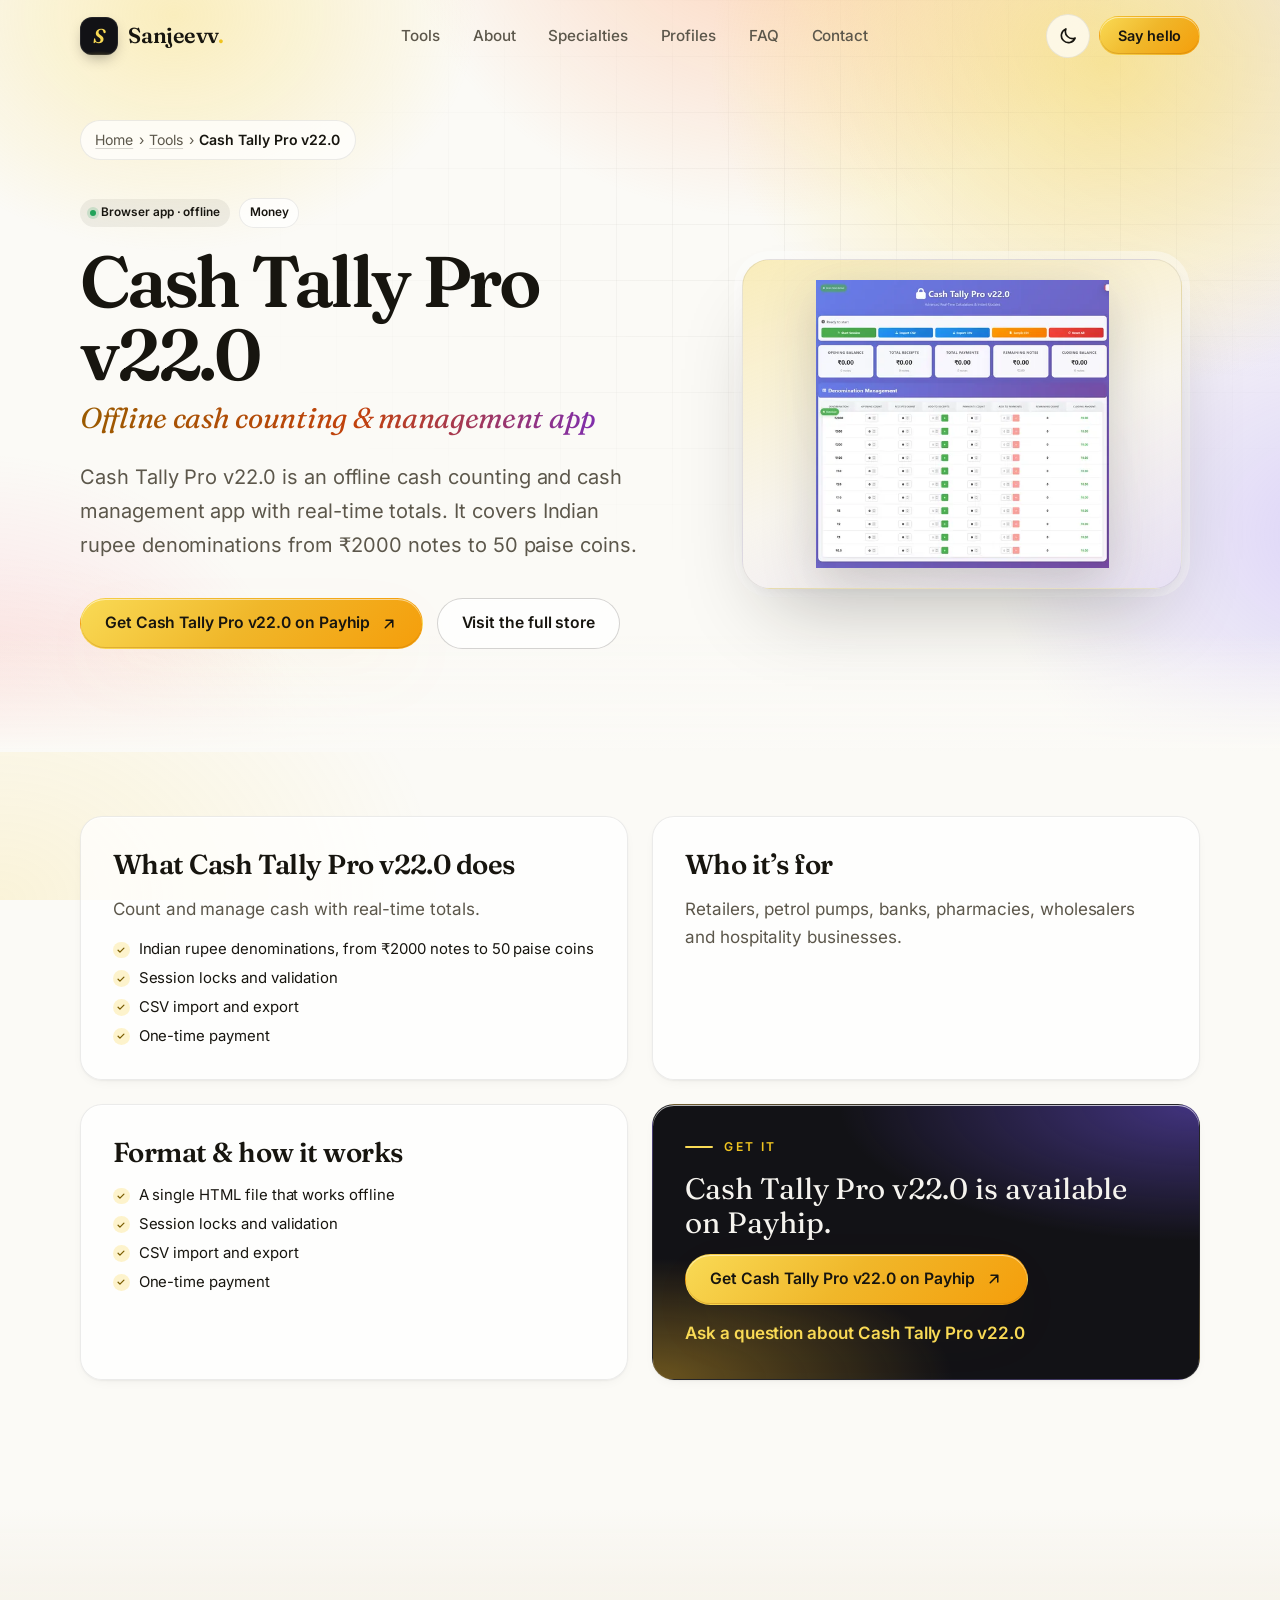
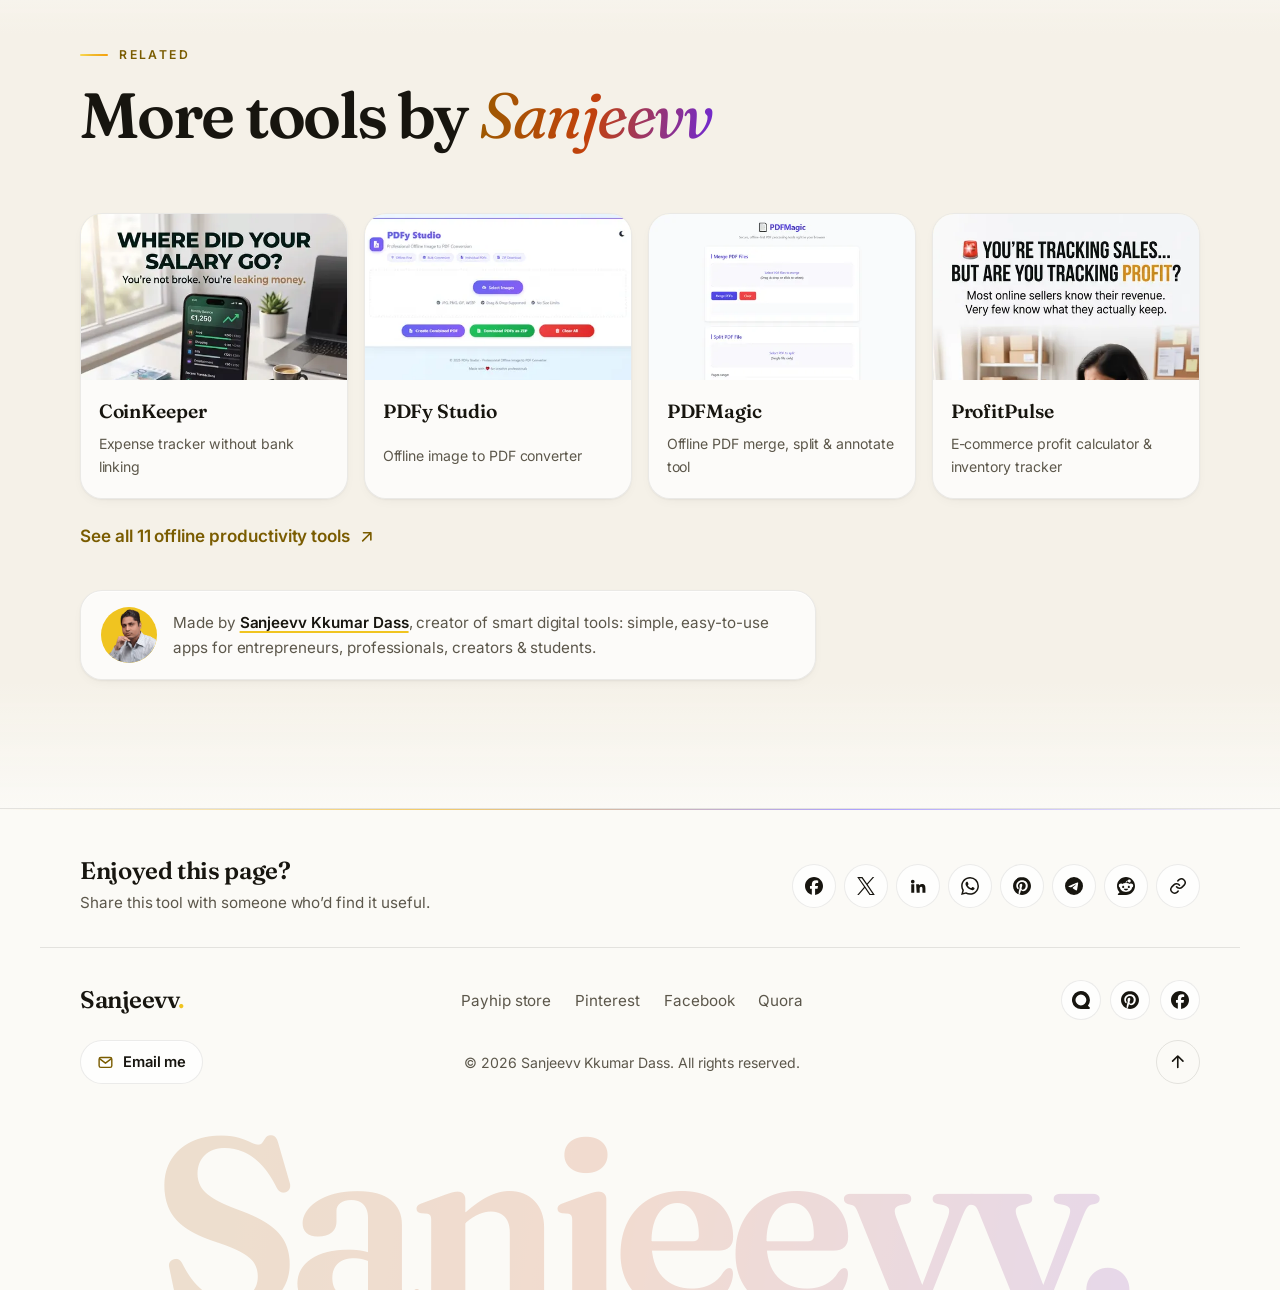
==== commit c9d9c7d8: "Add files via upload" ====
--- a/tools/cash-tally-pro/index.html
+++ b/tools/cash-tally-pro/index.html
@@ -65,7 +65,7 @@
         "width": 736,
         "height": 724
       },
-      "dateModified": "2026-10-21"
+      "dateModified": "2026-10-22"
     },
     {
       "@type": "BreadcrumbList",
@@ -153,7 +153,6 @@
     <symbol id="i-send" viewBox="0 0 24 24"><g fill="none" stroke="currentColor" stroke-width="2" stroke-linecap="round" stroke-linejoin="round"><path d="M22 2 11 13"/><path d="M22 2 15 22l-4-9-9-4 20-7Z"/></g></symbol>
     <symbol id="i-sun" viewBox="0 0 24 24"><g fill="none" stroke="currentColor" stroke-width="2" stroke-linecap="round"><circle cx="12" cy="12" r="4.2"/><path d="M12 2v2M12 20v2M4.9 4.9l1.4 1.4M17.7 17.7l1.4 1.4M2 12h2M20 12h2M4.9 19.1l1.4-1.4M17.7 6.3l1.4-1.4"/></g></symbol>
     <symbol id="i-moon" viewBox="0 0 24 24"><path d="M20.5 14.5A8.5 8.5 0 0 1 9.5 3.5a8.5 8.5 0 1 0 11 11Z" fill="none" stroke="currentColor" stroke-width="2" stroke-linejoin="round"/></symbol>
-    <symbol id="s-instagram" viewBox="0 0 24 24"><path fill="currentColor" d="M7.0301.084c-1.2768.0602-2.1487.264-2.911.5634-.7888.3075-1.4575.72-2.1228 1.3877-.6652.6677-1.075 1.3368-1.3802 2.127-.2954.7638-.4956 1.6365-.552 2.914-.0564 1.2775-.0689 1.6882-.0626 4.947.0062 3.2586.0206 3.6671.0825 4.9473.061 1.2765.264 2.1482.5635 2.9107.308.7889.72 1.4573 1.388 2.1228.6679.6655 1.3365 1.0743 2.1285 1.38.7632.295 1.6361.4961 2.9134.552 1.2773.056 1.6884.069 4.9462.0627 3.2578-.0062 3.668-.0207 4.9478-.0814 1.28-.0607 2.147-.2652 2.9098-.5633.7889-.3086 1.4578-.72 2.1228-1.3881.665-.6682 1.0745-1.3378 1.3795-2.1284.2957-.7632.4966-1.636.552-2.9124.056-1.2809.0692-1.6898.063-4.948-.0063-3.2583-.021-3.6668-.0817-4.9465-.0607-1.2797-.264-2.1487-.5633-2.9117-.3084-.7889-.72-1.4568-1.3876-2.1228C21.2982 1.33 20.628.9208 19.8378.6165 19.074.321 18.2017.1197 16.9244.0645 15.6471.0093 15.236-.005 11.977.0014 8.718.0076 8.31.0215 7.0301.0839m.1402 21.6932c-1.17-.0509-1.8053-.2453-2.2287-.408-.5606-.216-.96-.4771-1.3819-.895-.422-.4178-.6811-.8186-.9-1.378-.1644-.4234-.3624-1.058-.4171-2.228-.0595-1.2645-.072-1.6442-.079-4.848-.007-3.2037.0053-3.583.0607-4.848.05-1.169.2456-1.805.408-2.2282.216-.5613.4762-.96.895-1.3816.4188-.4217.8184-.6814 1.3783-.9003.423-.1651 1.0575-.3614 2.227-.4171 1.2655-.06 1.6447-.072 4.848-.079 3.2033-.007 3.5835.005 4.8495.0608 1.169.0508 1.8053.2445 2.228.408.5608.216.96.4754 1.3816.895.4217.4194.6816.8176.9005 1.3787.1653.4217.3617 1.056.4169 2.2263.0602 1.2655.0739 1.645.0796 4.848.0058 3.203-.0055 3.5834-.061 4.848-.051 1.17-.245 1.8055-.408 2.2294-.216.5604-.4763.96-.8954 1.3814-.419.4215-.8181.6811-1.3783.9-.4224.1649-1.0577.3617-2.2262.4174-1.2656.0595-1.6448.072-4.8493.079-3.2045.007-3.5825-.006-4.848-.0608M16.953 5.5864A1.44 1.44 0 1 0 18.39 4.144a1.44 1.44 0 0 0-1.437 1.4424M5.8385 12.012c.0067 3.4032 2.7706 6.1557 6.173 6.1493 3.4026-.0065 6.157-2.7701 6.1506-6.1733-.0065-3.4032-2.771-6.1565-6.174-6.1498-3.403.0067-6.156 2.771-6.1496 6.1738M8 12.0077a4 4 0 1 1 4.008 3.9921A3.9996 3.9996 0 0 1 8 12.0077"/></symbol>
     <symbol id="s-quora" viewBox="0 0 24 24"><path fill="currentColor" d="M7.3799.9483A11.9628 11.9628 0 0 1 21.248 19.5397l2.4096 2.4225c.7322.7362.21 1.9905-.8272 1.9905l-10.7105.01a12.52 12.52 0 0 1-.304 0h-.02A11.9628 11.9628 0 0 1 7.3818.9503Zm7.3217 4.428a7.1717 7.1717 0 1 0-5.4873 13.2512 7.1717 7.1717 0 0 0 5.4883-13.2511Z"/></symbol>
     <symbol id="s-facebook" viewBox="0 0 24 24"><path fill="currentColor" d="M9.101 23.691v-7.98H6.627v-3.667h2.474v-1.58c0-4.085 1.848-5.978 5.858-5.978.401 0 .955.042 1.468.103a8.68 8.68 0 0 1 1.141.195v3.325a8.623 8.623 0 0 0-.653-.036 26.805 26.805 0 0 0-.733-.009c-.707 0-1.259.096-1.675.309a1.686 1.686 0 0 0-.679.622c-.258.42-.374.995-.374 1.752v1.297h3.919l-.386 2.103-.287 1.564h-3.246v8.245C19.396 23.238 24 18.179 24 12.044c0-6.627-5.373-12-12-12s-12 5.373-12 12c0 5.628 3.874 10.35 9.101 11.647Z"/></symbol>
     <symbol id="s-x" viewBox="0 0 24 24"><path fill="currentColor" d="M14.234 10.162 22.977 0h-2.072l-7.591 8.824L7.251 0H.258l9.168 13.343L.258 24H2.33l8.016-9.318L16.749 24h6.993zm-2.837 3.299-.929-1.329L3.076 1.56h3.182l5.965 8.532.929 1.329 7.754 11.09h-3.182z"/></symbol>
@@ -177,7 +176,7 @@
         <li><a href="../../#tools">Tools</a></li>
         <li><a href="../../#about">About</a></li>
         <li><a href="../../#specialties">Specialties</a></li>
-        <li><a href="../../#work">Projects</a></li>
+        <li><a href="../../#work">Profiles</a></li>
         <li><a href="../../#faq">FAQ</a></li>
         <li><a href="../../#contact">Contact</a></li>
         <li class="nav-cta-mobile"><a class="btn btn-primary" href="../../#contact">Leave a message</a></li>
@@ -325,14 +324,14 @@
     </div>
     <div class="container footer-inner">
       <p class="footer-brand">Sanjeevv<span class="brand-dot">.</span></p>
+      <a class="footer-email" href="../../#contact" data-mail="Hello Sanjeevv"><svg class="ico" aria-hidden="true"><use href="#i-mail"/></svg><span>Email me</span></a>
       <ul class="footer-links" role="list">
-        <li><a href="https://www.quora.com/profile/Sonjeeb-Kumar-Das" target="_blank" rel="me noopener noreferrer">Quora profile</a></li>
-        <li><a href="https://www.instagram.com/leanlifewatch/" target="_blank" rel="me noopener noreferrer">Instagram @leanlifewatch</a></li>
-        <li><a href="https://designruse.github.io/TheKetoWayHub/" target="_blank" rel="noopener noreferrer">TheKetoWayHub</a></li>
-        <li><a href="https://designruse.github.io/LeanLife/" target="_blank" rel="noopener noreferrer">LeanLife</a></li>
+        <li><a href="https://payhip.com/u1757007407332758617765" target="_blank" rel="me noopener">Payhip store</a></li>
+        <li><a href="https://www.pinterest.com/SanjeevvKkumarDass/" target="_blank" rel="me noopener noreferrer">Pinterest</a></li>
+        <li><a href="https://www.facebook.com/SanjeevvKkumarDass/" target="_blank" rel="me noopener noreferrer">Facebook</a></li>
+        <li><a href="https://www.quora.com/profile/Sonjeeb-Kumar-Das" target="_blank" rel="me noopener noreferrer">Quora</a></li>
       </ul>
       <ul class="social social-footer" role="list" aria-label="Find Sanjeevv Kkumar Dass on social media">
-        <li><a class="social-link" href="https://www.instagram.com/leanlifewatch/" target="_blank" rel="me noopener noreferrer" aria-label="Instagram: @leanlifewatch (opens in a new tab)"><svg class="ico" aria-hidden="true"><use href="#s-instagram"/></svg></a></li>
         <li><a class="social-link" href="https://www.quora.com/profile/Sonjeeb-Kumar-Das" target="_blank" rel="me noopener noreferrer" aria-label="Quora: Sanjeevv Kkumar Dass (opens in a new tab)"><svg class="ico" aria-hidden="true"><use href="#s-quora"/></svg></a></li>
         <li><a class="social-link" href="https://www.pinterest.com/SanjeevvKkumarDass/" target="_blank" rel="me noopener noreferrer" aria-label="Pinterest: SanjeevvKkumarDass (opens in a new tab)"><svg class="ico" aria-hidden="true"><use href="#s-pinterest"/></svg></a></li>
         <li><a class="social-link" href="https://www.facebook.com/SanjeevvKkumarDass/" target="_blank" rel="me noopener noreferrer" aria-label="Facebook: Sanjeevv Kkumar Dass (opens in a new tab)"><svg class="ico" aria-hidden="true"><use href="#s-facebook"/></svg></a></li>
@@ -346,6 +345,7 @@
       <p class="footer-copy">© <span id="year">2026</span> Sanjeevv Kkumar Dass. All rights reserved.</p>
       <a class="to-top" href="#top" aria-label="Back to top"><svg class="ico" aria-hidden="true" style="transform:rotate(-45deg)"><use href="#i-arrow"/></svg></a>
     </div>
+    <p class="footer-mega" aria-hidden="true">Sanjeevv<span>.</span></p>
   </footer>
 
   <div class="toast" id="toast" role="status" aria-live="polite"></div>
--- a/css/styles.css
+++ b/css/styles.css
@@ -874,3 +874,460 @@
 }
 .detail-card { min-width: 0; grid-template-columns: minmax(0, 1fr); }
 .detail-cta .btn, .tool-hero .hero-ctas .btn { white-space: normal; text-align: center; }
+
+/* ==========================================================================
+   v4 — PREMIUM VISUAL LAYER
+   Aurora hero, glass surfaces, gradient borders, spotlight + tilt, refined type.
+   ========================================================================== */
+:root {
+  --bg: #fbfaf6;
+  --bg-alt: #f5f1e8;
+  --surface: #ffffff;
+  --glass: rgba(255, 255, 255, .72);
+  --glass-strong: rgba(255, 255, 255, .86);
+  --glass-border: rgba(23, 21, 15, .08);
+  --glass-hi: rgba(255, 255, 255, .7);
+  --grad-brand: linear-gradient(135deg, #f9da55 0%, #f0b72a 48%, #f59e0b 100%);
+  --grad-text: linear-gradient(100deg, #9a5b00 0%, #c2410c 48%, #6d28d9 100%);
+  --grad-border: linear-gradient(135deg, rgba(240, 183, 42, .9), rgba(245, 120, 60, .55) 45%, rgba(124, 92, 255, .6));
+  --aurora-1: rgba(249, 214, 74, .55);
+  --aurora-2: rgba(255, 150, 90, .38);
+  --aurora-3: rgba(150, 125, 255, .30);
+  --aurora-4: rgba(255, 120, 160, .22);
+  --spot: rgba(240, 183, 42, .16);
+  --ink-card: #121216;
+  --shadow-sm: 0 1px 2px rgba(23, 21, 15, .05), 0 4px 14px -6px rgba(23, 21, 15, .08);
+  --shadow-md: 0 18px 40px -18px rgba(23, 21, 15, .22), 0 2px 6px rgba(23, 21, 15, .04);
+  --shadow-lg: 0 40px 80px -30px rgba(23, 21, 15, .30), 0 6px 18px -8px rgba(23, 21, 15, .08);
+  --shadow-glow: 0 24px 60px -24px rgba(240, 160, 30, .55);
+  --radius: 22px;
+  --ease-spring: cubic-bezier(.2, .9, .25, 1.15);
+}
+[data-theme="dark"] {
+  --bg: #0a0a0d;
+  --bg-alt: #0f0f14;
+  --surface: #15151b;
+  --surface-2: #1b1b23;
+  --text: #f5f3ee;
+  --muted: #aaa7b4;
+  --line: rgba(255, 255, 255, .08);
+  --line-strong: rgba(255, 255, 255, .16);
+  --header-bg: rgba(14, 14, 19, .62);
+  --glass: rgba(26, 26, 34, .62);
+  --glass-strong: rgba(28, 28, 37, .82);
+  --glass-border: rgba(255, 255, 255, .08);
+  --glass-hi: rgba(255, 255, 255, .06);
+  --grad-text: linear-gradient(100deg, #ffd84d 0%, #ff9a4d 50%, #c4b5fd 100%);
+  --aurora-1: rgba(240, 196, 32, .30);
+  --aurora-2: rgba(255, 120, 60, .18);
+  --aurora-3: rgba(124, 92, 255, .36);
+  --aurora-4: rgba(255, 80, 150, .14);
+  --spot: rgba(240, 196, 32, .10);
+  --ink-card: #17171e;
+  --shadow-sm: 0 1px 2px rgba(0, 0, 0, .5), 0 6px 18px -8px rgba(0, 0, 0, .6);
+  --shadow-md: 0 22px 46px -20px rgba(0, 0, 0, .8);
+  --shadow-lg: 0 44px 90px -30px rgba(0, 0, 0, .9);
+  --shadow-glow: 0 24px 70px -26px rgba(240, 196, 32, .45);
+}
+@supports (interpolate-size: allow-keywords) { :root { interpolate-size: allow-keywords; } }
+
+body { letter-spacing: -.003em; }
+body::before { /* faint page-wide colour wash */
+  content: ""; position: fixed; inset: 0; z-index: -2; pointer-events: none;
+  background:
+    radial-gradient(50rem 40rem at 100% 0%, color-mix(in srgb, var(--aurora-3) 35%, transparent), transparent 60%),
+    radial-gradient(46rem 36rem at 0% 100%, color-mix(in srgb, var(--aurora-1) 30%, transparent), transparent 60%);
+}
+::selection { background: #f9da55; color: #17150f; }
+
+/* ---------- Scroll progress ---------- */
+.scroll-progress {
+  position: fixed; inset: 0 0 auto 0; height: 3px; z-index: 150; pointer-events: none;
+  background: var(--grad-brand); transform-origin: 0 50%; transform: scaleX(var(--p, 0));
+}
+
+/* ---------- Header: floating glass pill ---------- */
+.site-header, .site-header.is-scrolled { background: transparent; border-bottom-color: transparent; -webkit-backdrop-filter: none; backdrop-filter: none; }
+.nav { position: relative; }
+.nav::before {
+  content: ""; position: absolute; z-index: -1; inset: 8px calc(var(--gutter) - 14px);
+  border-radius: 999px; border: 1px solid var(--glass-border);
+  background: var(--header-bg);
+  -webkit-backdrop-filter: saturate(170%) blur(18px); backdrop-filter: saturate(170%) blur(18px);
+  box-shadow: var(--shadow-md), inset 0 1px 0 var(--glass-hi);
+  opacity: 0; transform: scale(.98); transition: opacity .4s var(--ease), transform .4s var(--ease);
+}
+.site-header.is-scrolled .nav::before { opacity: 1; transform: none; }
+.brand-mark {
+  background: var(--ink-card); color: #f9da55; position: relative; overflow: hidden;
+  box-shadow: inset 0 0 0 1px rgba(255, 255, 255, .08), 0 6px 16px -6px rgba(0, 0, 0, .45);
+}
+.brand-mark::after { content: ""; position: absolute; inset: auto -30% -60% -30%; height: 70%; background: radial-gradient(closest-side, rgba(249, 218, 85, .45), transparent); }
+.nav-links a.is-active { color: var(--text); background: color-mix(in srgb, var(--text) 6%, transparent); }
+.nav-links a.is-active::after { background: var(--grad-brand); width: 14px; height: 3px; border-radius: 3px; bottom: 3px; }
+.icon-btn { background: var(--glass); border-color: var(--glass-border); }
+
+/* ---------- Buttons ---------- */
+.btn { position: relative; overflow: hidden; isolation: isolate; }
+.btn-primary {
+  background: var(--grad-brand); color: #17150f;
+  box-shadow: var(--shadow-glow), inset 0 1px 0 rgba(255, 255, 255, .55), inset 0 -1px 0 rgba(160, 90, 0, .25);
+}
+.btn-primary::after {
+  content: ""; position: absolute; inset: 0; z-index: -1; pointer-events: none;
+  background: linear-gradient(115deg, transparent 30%, rgba(255, 255, 255, .55) 50%, transparent 70%);
+  transform: translateX(-120%); transition: transform .8s var(--ease);
+}
+.btn-primary:hover { background: var(--grad-brand); filter: saturate(1.08); transform: translateY(-2px); box-shadow: 0 28px 60px -22px rgba(240, 150, 20, .7), inset 0 1px 0 rgba(255, 255, 255, .6); }
+.btn-primary:hover::after { transform: translateX(120%); }
+.btn-ghost {
+  background: var(--glass); border-color: var(--line-strong);
+  -webkit-backdrop-filter: blur(10px); backdrop-filter: blur(10px);
+  box-shadow: inset 0 1px 0 var(--glass-hi);
+}
+.btn-ghost:hover { border-color: color-mix(in srgb, var(--text) 55%, transparent); background: var(--glass-strong); }
+
+/* ---------- Typography ---------- */
+.gradient-text, .display em, .h2 em, [data-theme="light"] .display em, [data-theme="light"] .h2 em, .tool-h1-desc, .nf-code, .footer-mega {
+  background: var(--grad-text); -webkit-background-clip: text; background-clip: text;
+  color: transparent; -webkit-text-fill-color: transparent;
+}
+[data-theme="light"] .display em, [data-theme="light"] .h2 em { padding: 0 .06em 0 0; }
+.display em, .h2 em { padding-right: .06em; }
+.h2 { font-size: clamp(2.2rem, 1.35rem + 3.3vw, 4.1rem); line-height: 1.03; letter-spacing: -.035em; text-wrap: balance; }
+.section-sub { font-size: clamp(1.02rem, .98rem + .2vw, 1.12rem); line-height: 1.7; text-wrap: pretty; }
+.kicker { display: inline-flex; align-items: center; gap: .7rem; font-size: .76rem; letter-spacing: .2em; }
+.kicker::before { content: ""; width: 28px; height: 2px; border-radius: 2px; background: var(--grad-brand); flex: none; }
+.tool-card-cta .kicker::before, .detail-cta .kicker::before { background: #f9da55; }
+
+/* ---------- Hero ---------- */
+.hero { padding-bottom: clamp(4rem, 9vw, 8rem); }
+.hero-bg, .tool-hero .hero-bg { overflow: hidden; }
+.hero-bg { background: none; }
+.hero-bg::before {
+  content: ""; position: absolute; inset: -25% -15%;
+  background:
+    radial-gradient(34% 42% at 78% 22%, var(--aurora-1), transparent 70%),
+    radial-gradient(30% 38% at 92% 64%, var(--aurora-3), transparent 70%),
+    radial-gradient(32% 40% at 58% 8%, var(--aurora-2), transparent 70%),
+    radial-gradient(28% 36% at 10% 82%, var(--aurora-4), transparent 70%),
+    radial-gradient(26% 30% at 22% 18%, color-mix(in srgb, var(--aurora-1) 60%, transparent), transparent 70%);
+  animation: aurora 22s ease-in-out infinite alternate;
+  will-change: transform;
+}
+@keyframes aurora {
+  0% { transform: translate3d(0, 0, 0) rotate(0deg) scale(1); }
+  50% { transform: translate3d(-4%, 3%, 0) rotate(6deg) scale(1.08); }
+  100% { transform: translate3d(3%, -2%, 0) rotate(-4deg) scale(1.04); }
+}
+.hero-bg::after {
+  opacity: .5;
+  background-image:
+    linear-gradient(var(--line) 1px, transparent 1px), linear-gradient(90deg, var(--line) 1px, transparent 1px);
+  background-size: 56px 56px;
+  -webkit-mask-image: radial-gradient(ellipse 70% 60% at 65% 35%, #000 0%, transparent 70%);
+  mask-image: radial-gradient(ellipse 70% 60% at 65% 35%, #000 0%, transparent 70%);
+}
+.hero::after, .tool-hero::after { /* fade into the page */
+  content: ""; position: absolute; inset: auto 0 0 0; height: 120px; z-index: -1; pointer-events: none;
+  background: linear-gradient(transparent, var(--bg));
+}
+.eyebrow {
+  background: var(--glass); border-color: var(--glass-border);
+  -webkit-backdrop-filter: blur(12px); backdrop-filter: blur(12px);
+  box-shadow: var(--shadow-sm), inset 0 1px 0 var(--glass-hi); color: var(--text); font-weight: 600;
+}
+.display { letter-spacing: -.045em; line-height: .95; }
+.display .hello { letter-spacing: .01em; }
+.display em { font-weight: 500; }
+.lead { color: var(--muted); text-wrap: pretty; }
+.lead-sub { color: var(--text); opacity: .85; }
+.hero-facts {
+  display: flex; flex-wrap: wrap; gap: .5rem; margin: 2rem 0 0; padding: 0; list-style: none;
+}
+.hero-facts li {
+  display: inline-flex; align-items: baseline; gap: .4rem;
+  padding: .5rem .95rem; border-radius: 999px; font-size: .88rem; color: var(--muted);
+  background: var(--glass); border: 1px solid var(--glass-border); box-shadow: inset 0 1px 0 var(--glass-hi);
+}
+.hero-facts strong { font-family: var(--font-display); font-size: 1.05rem; font-weight: 600; color: var(--text); }
+.portrait-ring {
+  inset: -3%; border: 0;
+  background: conic-gradient(from 0deg, #f9da55, #f59e0b, #ff7a59, #8b7bff, #f9da55);
+  -webkit-mask: radial-gradient(farthest-side, transparent calc(100% - 3px), #000 calc(100% - 2px));
+  mask: radial-gradient(farthest-side, transparent calc(100% - 3px), #000 calc(100% - 2px));
+  opacity: .85; animation: spin 18s linear infinite;
+}
+.portrait-ring::before { display: none; }
+.portrait::before { /* glow */
+  content: ""; position: absolute; inset: 0; border-radius: 50%;
+  background: radial-gradient(closest-side, rgba(249, 200, 60, .55), transparent);
+  filter: blur(30px); transform: scale(1.05); opacity: .8;
+}
+.portrait-disc { box-shadow: 0 40px 80px -30px rgba(200, 130, 0, .6), inset 0 -20px 40px rgba(170, 100, 0, .25), inset 0 10px 30px rgba(255, 255, 255, .35); }
+.badge {
+  background: var(--glass-strong); border-color: var(--glass-border);
+  -webkit-backdrop-filter: blur(14px) saturate(160%); backdrop-filter: blur(14px) saturate(160%);
+  box-shadow: var(--shadow-md), inset 0 1px 0 var(--glass-hi);
+}
+
+/* ---------- Marquee ---------- */
+.marquee {
+  background: linear-gradient(90deg, #111116, #1a1710 50%, #111116); color: #f5f3ee;
+  border-block: 1px solid rgba(255, 255, 255, .06); padding: 1.25rem 0;
+}
+.marquee span { color: #f5f3ee; }
+.marquee span:nth-child(4n+1) { background: linear-gradient(90deg, #ffd84d, #ff9a4d); -webkit-background-clip: text; background-clip: text; color: transparent; }
+.marquee i { color: #f9da55; }
+.marquee:hover .marquee-track { animation-play-state: paused; }
+
+/* ---------- Sections ---------- */
+.section-alt { background: linear-gradient(180deg, transparent, var(--bg-alt) 14%, var(--bg-alt) 86%, transparent); }
+.section-head .kicker { margin-bottom: 1.1rem; }
+
+/* ---------- Shared glass card + gradient border + spotlight ---------- */
+.tool-card, .spec-card, .work-card, .faq-item, .form-wrap, .detail-card, .rel-card, .contact-card, .creator-box, .email-card, .chip {
+  background: var(--glass); border-color: var(--glass-border);
+  box-shadow: var(--shadow-sm), inset 0 1px 0 var(--glass-hi);
+}
+.tool-card, .spec-card, .work-card, .detail-card, .rel-card, .form-wrap { position: relative; isolation: isolate; }
+.tool-card::after, .spec-card::after, .work-card::after, .detail-card::after, .rel-card::after, .form-wrap::after, .faq-item[open]::after {
+  content: ""; position: absolute; inset: 0; border-radius: inherit; padding: 1px; pointer-events: none; z-index: 3;
+  background: var(--grad-border);
+  -webkit-mask: linear-gradient(#000 0 0) content-box, linear-gradient(#000 0 0);
+  -webkit-mask-composite: xor; mask: linear-gradient(#000 0 0) content-box exclude, linear-gradient(#000 0 0);
+  opacity: 0; transition: opacity .45s var(--ease);
+}
+.tool-card:hover::after, .spec-card:hover::after, .work-card:hover::after, .work-card:focus-within::after, .detail-card:hover::after, .rel-card:hover::after, .form-wrap::after, .faq-item[open]::after { opacity: 1; }
+.form-wrap::after { opacity: .7; }
+.faq-item { position: relative; }
+.spot, .spec-card::before {
+  content: ""; position: absolute; inset: 0; border-radius: inherit; pointer-events: none; z-index: 0;
+  background: radial-gradient(420px circle at var(--mx, 50%) var(--my, 0%), var(--spot), transparent 60%);
+  opacity: 0; transition: opacity .4s var(--ease);
+  width: auto; height: auto;
+}
+.spec-card::before { inset: 0; }
+.tool-card:hover .spot, .work-card:hover .spot, .rel-card:hover .spot, .spec-card:hover::before { opacity: 1; }
+.tool-body, .spec-card > *, .work-link { position: relative; z-index: 1; }
+
+/* Hover lift + tilt (tilt vars set by JS on fine pointers) */
+.tool-card, .spec-card, .work-card, .rel-card {
+  transform: perspective(1000px) rotateX(var(--rx, 0deg)) rotateY(var(--ry, 0deg)) translateY(var(--lift, 0px));
+  transition: transform .55s var(--ease), box-shadow .5s var(--ease), border-color .3s, opacity .35s;
+}
+.tool-card:hover, .spec-card:hover, .work-card:hover, .work-card:focus-within, .rel-card:hover { --lift: -6px; transform: perspective(1000px) rotateX(var(--rx, 0deg)) rotateY(var(--ry, 0deg)) translateY(var(--lift)); box-shadow: var(--shadow-lg); }
+.is-tilting { transition: transform .12s linear, box-shadow .5s var(--ease), border-color .3s !important; }
+
+/* Scroll reveal v2 */
+.js .reveal { opacity: 0; transform: translateY(28px) scale(.985); transition: opacity .85s var(--ease), transform .85s var(--ease); transition-delay: var(--d, 0s); }
+.js .reveal.is-in { opacity: 1; transform: none; }
+
+/* ---------- Tools ---------- */
+.tools-head { align-items: flex-end; }
+.filters {
+  padding: .35rem; border-radius: 999px; gap: .25rem;
+  background: var(--glass); border: 1px solid var(--glass-border);
+  box-shadow: var(--shadow-sm), inset 0 1px 0 var(--glass-hi);
+  -webkit-backdrop-filter: blur(12px); backdrop-filter: blur(12px);
+}
+.chip { border-color: transparent; background: transparent; box-shadow: none; font-weight: 600; }
+.chip:hover { border-color: transparent; background: color-mix(in srgb, var(--text) 6%, transparent); }
+.chip[aria-pressed="true"] { background: var(--ink-card); color: #f5f3ee; border-color: transparent; box-shadow: 0 8px 20px -10px rgba(0, 0, 0, .6); }
+[data-theme="dark"] .chip[aria-pressed="true"] { background: #f5f3ee; color: #121216; }
+.chip[aria-pressed="true"] .chip-count { background: var(--grad-brand); color: #17150f; }
+.tools-grid { gap: clamp(1rem, 2vw, 1.6rem); }
+.tool-card { border-radius: calc(var(--radius) + 4px); overflow: hidden; }
+.tool-media { background: linear-gradient(160deg, color-mix(in srgb, var(--aurora-1) 50%, var(--surface-2)), var(--surface-2) 60%, color-mix(in srgb, var(--aurora-3) 35%, var(--surface-2))); }
+.tool-media::after { content: ""; position: absolute; inset: auto 0 0 0; height: 45%; background: linear-gradient(transparent, rgba(10, 10, 13, .38)); pointer-events: none; }
+.tool-media img { transition: object-position 3.5s var(--ease), transform .9s var(--ease); }
+.tool-card:hover .tool-media img { transform: scale(1.045); }
+.tool-media-shot img { filter: drop-shadow(0 18px 28px rgba(10, 10, 13, .28)); }
+.tool-cat {
+  z-index: 2; left: .85rem; bottom: .85rem; padding: .35rem .75rem;
+  background: rgba(14, 14, 19, .7); border: 1px solid rgba(255, 255, 255, .18);
+  -webkit-backdrop-filter: blur(10px) saturate(150%); backdrop-filter: blur(10px) saturate(150%);
+  letter-spacing: .02em;
+}
+.tool-format { background: color-mix(in srgb, var(--text) 6%, transparent); }
+.tool-format::before { background: #22a35a; box-shadow: 0 0 0 3px rgba(34, 163, 90, .18); }
+.tool-name { letter-spacing: -.025em; }
+.tool-audience { border-top-style: solid; border-top-color: var(--line); }
+.tool-card-cta {
+  background:
+    radial-gradient(120% 80% at 100% 0%, rgba(124, 92, 255, .45), transparent 55%),
+    radial-gradient(100% 80% at 0% 100%, rgba(240, 183, 42, .38), transparent 55%),
+    #121216;
+  color: #f5f3ee; border-color: rgba(255, 255, 255, .08);
+}
+.tool-card-cta .tool-cta-text { color: rgba(245, 243, 238, .75); }
+.tool-card-cta .btn-ghost { color: #f5f3ee; border-color: rgba(255, 255, 255, .25); background: rgba(255, 255, 255, .06); }
+.tool-card-cta .text-link { color: #f9da55; }
+.tools-grid.is-filtering .tool-card:not([hidden]) { animation: cardIn .55s var(--ease) backwards; animation-delay: var(--fd, 0s); }
+@keyframes cardIn { from { opacity: 0; transform: translateY(16px) scale(.97); } to { opacity: 1; transform: none; } }
+
+/* ---------- Specialties ---------- */
+.spec-card { min-height: 180px; }
+.spec-icon {
+  background: linear-gradient(145deg, color-mix(in srgb, #f9da55 35%, transparent), color-mix(in srgb, #8b7bff 18%, transparent));
+  color: var(--text); border: 1px solid var(--glass-border); box-shadow: inset 0 1px 0 var(--glass-hi);
+}
+.spec-card:hover .spec-icon { background: var(--grad-brand); color: #17150f; }
+.spec-card-cta {
+  background:
+    radial-gradient(120% 90% at 100% 100%, rgba(240, 183, 42, .45), transparent 55%),
+    radial-gradient(90% 80% at 0% 0%, rgba(124, 92, 255, .4), transparent 60%),
+    #121216;
+  color: #f5f3ee; border-color: rgba(255, 255, 255, .08);
+}
+.spec-card-cta .text-link { color: #f9da55; }
+
+/* ---------- Profiles ---------- */
+.work-arrow { background: var(--ink-card); color: #f5f3ee; }
+[data-theme="dark"] .work-arrow { background: #f5f3ee; color: #121216; }
+.work-card:hover .work-arrow { background: var(--grad-brand); color: #17150f; }
+.copy-btn { background: var(--glass-strong); border-color: var(--glass-border); }
+.work-media { box-shadow: inset 0 0 0 1px rgba(0, 0, 0, .04); }
+[data-theme="dark"] .work-media { --tile: #1f1f28 !important; }
+
+/* ---------- About ---------- */
+.about-lead { text-wrap: pretty; }
+.about-lead::first-letter { font-style: italic; }
+
+/* ---------- FAQ ---------- */
+.faq-item { border-radius: var(--radius); }
+.faq-item summary { transition: color .25s; }
+.faq-item summary:hover { color: var(--brand-ink); }
+.faq-item summary::after { background-color: color-mix(in srgb, #f9da55 30%, transparent); }
+.faq-item[open] summary::after { background-color: transparent; background-image: linear-gradient(var(--brand-ink), var(--brand-ink)), linear-gradient(var(--brand-ink), var(--brand-ink)); box-shadow: inset 0 0 0 1.5px var(--line-strong); }
+.faq-item::details-content { block-size: 0; overflow: hidden; transition: block-size .45s var(--ease), content-visibility .45s allow-discrete; }
+.faq-item[open]::details-content { block-size: auto; }
+
+/* ---------- Contact ---------- */
+#contact { overflow: hidden; }
+#contact::before {
+  content: ""; position: absolute; inset: 10% -10% auto auto; width: 60vw; max-width: 760px; aspect-ratio: 1; z-index: -1; pointer-events: none;
+  background: radial-gradient(closest-side, var(--aurora-3), transparent), radial-gradient(closest-side at 30% 70%, var(--aurora-1), transparent);
+  opacity: .7;
+}
+.form-wrap { border-radius: calc(var(--radius) + 10px); background: var(--glass-strong); box-shadow: var(--shadow-lg), inset 0 1px 0 var(--glass-hi); }
+.field input, .field textarea { background: color-mix(in srgb, var(--surface-2) 70%, transparent); border-color: var(--line-strong); }
+.field input:focus, .field textarea:focus { border-color: #f0b72a; }
+.email-card {
+  display: flex; align-items: center; gap: .5rem; margin-top: 1.25rem; max-width: 100%;
+  padding: .5rem .5rem .5rem .5rem; border-radius: 20px; border: 1px solid var(--glass-border);
+}
+.email-link { display: flex; align-items: center; gap: .85rem; flex: 1; min-width: 0; padding: .35rem .5rem .35rem .35rem; border-radius: 14px; transition: background-color .25s; }
+.email-link:hover { background: color-mix(in srgb, var(--text) 5%, transparent); }
+.email-icon { width: 46px; height: 46px; flex: none; border-radius: 14px; display: grid; place-items: center; background: var(--grad-brand); color: #17150f; box-shadow: var(--shadow-glow); }
+.email-icon .ico { width: 20px; height: 20px; }
+.email-text { display: grid; min-width: 0; }
+.email-label { font-size: .8rem; color: var(--muted); font-weight: 500; }
+.email-addr { font-weight: 600; font-size: clamp(.86rem, .8rem + .3vw, 1rem); overflow-wrap: anywhere; color: var(--text); text-decoration: underline; text-decoration-color: color-mix(in srgb, #f0b72a 70%, transparent); text-decoration-thickness: 2px; text-underline-offset: 3px; }
+.email-copy { width: 44px; height: 44px; border-radius: 50%; display: grid; place-items: center; flex: none; border: 1px solid var(--line); background: var(--surface); color: var(--text); transition: background-color .25s, color .25s, transform .3s var(--ease); }
+.email-copy:hover { background: var(--grad-brand); color: #17150f; transform: translateY(-2px); }
+.email-copy .ico { width: 18px; height: 18px; }
+.status-mail { margin-top: .75rem; display: inline-flex; }
+.form-status div { display: grid; gap: .2rem; justify-items: start; }
+
+/* ---------- Footer ---------- */
+.site-footer { position: relative; overflow: hidden; border-top: 1px solid var(--line); padding-bottom: 0; }
+.site-footer::before {
+  content: ""; position: absolute; inset: 0 0 auto; height: 1px;
+  background: linear-gradient(90deg, transparent, #f0b72a, #8b7bff, transparent); opacity: .7;
+}
+.footer-inner {
+  grid-template-columns: auto 1fr auto;
+  grid-template-areas: "brand links social" "email copy top";
+  gap: 1.25rem 2rem;
+}
+.footer-brand { grid-area: brand; }
+.footer-email { grid-area: email; }
+.footer-links { grid-area: links; }
+.social-footer { grid-area: social; }
+.footer-copy { grid-area: copy; text-align: center; }
+.to-top { grid-area: top; justify-self: end; }
+.footer-email {
+  display: inline-flex; align-items: center; gap: .55rem; justify-self: start; max-width: 100%;
+  padding: .55rem 1rem; border-radius: 999px; font-weight: 600; font-size: .92rem;
+  background: var(--glass); border: 1px solid var(--glass-border); box-shadow: inset 0 1px 0 var(--glass-hi);
+  transition: background-color .25s, border-color .25s, transform .3s var(--ease);
+}
+.footer-email span { overflow-wrap: anywhere; }
+.footer-email .ico { color: var(--brand-ink); }
+.footer-email:hover { border-color: #f0b72a; transform: translateY(-2px); }
+.footer-mega {
+  font-family: var(--font-display); font-weight: 600; letter-spacing: -.06em; line-height: .8;
+  font-size: clamp(4.5rem, 19vw, 17rem); text-align: center; white-space: nowrap;
+  margin: 2.5rem 0 -.12em; opacity: .16; user-select: none; pointer-events: none;
+}
+[data-theme="dark"] .footer-mega { opacity: .2; }
+.social-link, .share-btn { background: var(--glass); border-color: var(--glass-border); }
+.social-link:hover, .share-btn:hover { background: var(--grad-brand); }
+.toast { background: var(--ink-card); color: #f5f3ee; border: 1px solid rgba(255, 255, 255, .1); }
+[data-theme="dark"] .toast { background: #f5f3ee; color: #121216; }
+
+@media (max-width: 900px) {
+  .footer-inner { grid-template-columns: 1fr auto; grid-template-areas: "brand top" "email email" "links links" "social social" "copy copy"; }
+  .footer-links { justify-content: flex-start; }
+  .footer-copy { text-align: left; }
+  .nav::before { inset: 6px calc(var(--gutter) - 12px); }
+  .menu-open .nav::before { opacity: 0; }
+  .hero-facts { justify-content: center; }
+  .nav-links { background: var(--bg); }
+}
+@media (max-width: 640px) {
+  .filters { border-radius: 22px; }
+  .email-card { padding: .4rem; }
+  .email-icon { width: 40px; height: 40px; border-radius: 12px; }
+  .hero-facts li { font-size: .82rem; padding: .45rem .8rem; }
+}
+
+/* ---------- Tool pages ---------- */
+.tool-hero { padding-bottom: clamp(3.5rem, 8vw, 6.5rem); }
+.tool-hero-media {
+  position: relative; border: 1px solid var(--glass-border); box-shadow: var(--shadow-lg), 0 0 0 8px color-mix(in srgb, var(--surface) 40%, transparent);
+  background: linear-gradient(160deg, color-mix(in srgb, var(--aurora-1) 50%, var(--surface-2)), var(--surface-2) 60%, color-mix(in srgb, var(--aurora-3) 40%, var(--surface-2)));
+}
+.tool-hero-media.is-shot { background: linear-gradient(160deg, color-mix(in srgb, var(--aurora-1) 60%, var(--surface-2)), var(--surface-2) 55%, color-mix(in srgb, var(--aurora-3) 45%, var(--surface-2))); }
+.tool-chip { background: var(--glass); border-color: var(--glass-border); color: var(--text); }
+.tool-h1-name { letter-spacing: -.045em; }
+.tool-h1-desc { padding-bottom: .08em; }
+.breadcrumb ol { display: inline-flex; padding: .45rem .9rem; border-radius: 999px; background: var(--glass); border: 1px solid var(--glass-border); }
+.detail-card { border-radius: var(--radius); }
+.detail-cta {
+  background:
+    radial-gradient(120% 90% at 100% 0%, rgba(124, 92, 255, .45), transparent 55%),
+    radial-gradient(100% 80% at 0% 100%, rgba(240, 183, 42, .4), transparent 55%),
+    #121216;
+  color: #f5f3ee; border-color: rgba(255, 255, 255, .08);
+}
+.detail-cta .detail-cta-title { color: #f5f3ee !important; }
+.detail-cta .text-link { color: #f9da55; }
+.rel-card { border-radius: var(--radius); overflow: hidden; }
+.rel-img { background: linear-gradient(160deg, color-mix(in srgb, var(--aurora-1) 50%, var(--surface-2)), var(--surface-2)); }
+.rel-img img { transition: transform .8s var(--ease); }
+.rel-card:hover .rel-img img { transform: scale(1.05); }
+
+/* 404 */
+.nf-code {
+  font-family: var(--font-display); font-weight: 600; letter-spacing: -.06em; line-height: .85;
+  font-size: clamp(6rem, 4rem + 14vw, 13rem); margin-bottom: .75rem; padding-right: .05em; display: block; width: fit-content;
+}
+.nf-list li { padding: .85rem 1rem; border-radius: 16px; background: var(--glass); border: 1px solid var(--glass-border); }
+
+/* Reduced motion */
+@media (prefers-reduced-motion: reduce) {
+  .hero-bg::before, .portrait-ring { animation: none; }
+  .tool-card, .spec-card, .work-card, .rel-card { transform: none !important; }
+  .btn-primary::after { display: none; }
+  .tools-grid.is-filtering .tool-card { animation: none; }
+}
+@media (max-width: 640px) { .email-addr { font-size: .84rem; } }
+@media (max-width: 380px) { .email-addr { font-size: .78rem; } .email-copy { width: 40px; height: 40px; } }
+.email-go { margin-left: auto; width: 40px; height: 40px; flex: none; border-radius: 50%; display: grid; place-items: center; background: var(--ink-card); color: #f5f3ee; transition: transform .35s var(--ease), background-color .3s, color .3s; }
+[data-theme="dark"] .email-go { background: #f5f3ee; color: #121216; }
+.email-link:hover .email-go { background: var(--grad-brand); color: #17150f; transform: rotate(45deg); }
+.email-go .ico { width: 18px; height: 18px; }
+.email-card { width: min(100%, 26rem); }
+.email-addr { text-decoration: none; font-family: var(--font-display); font-size: 1.15rem !important; }
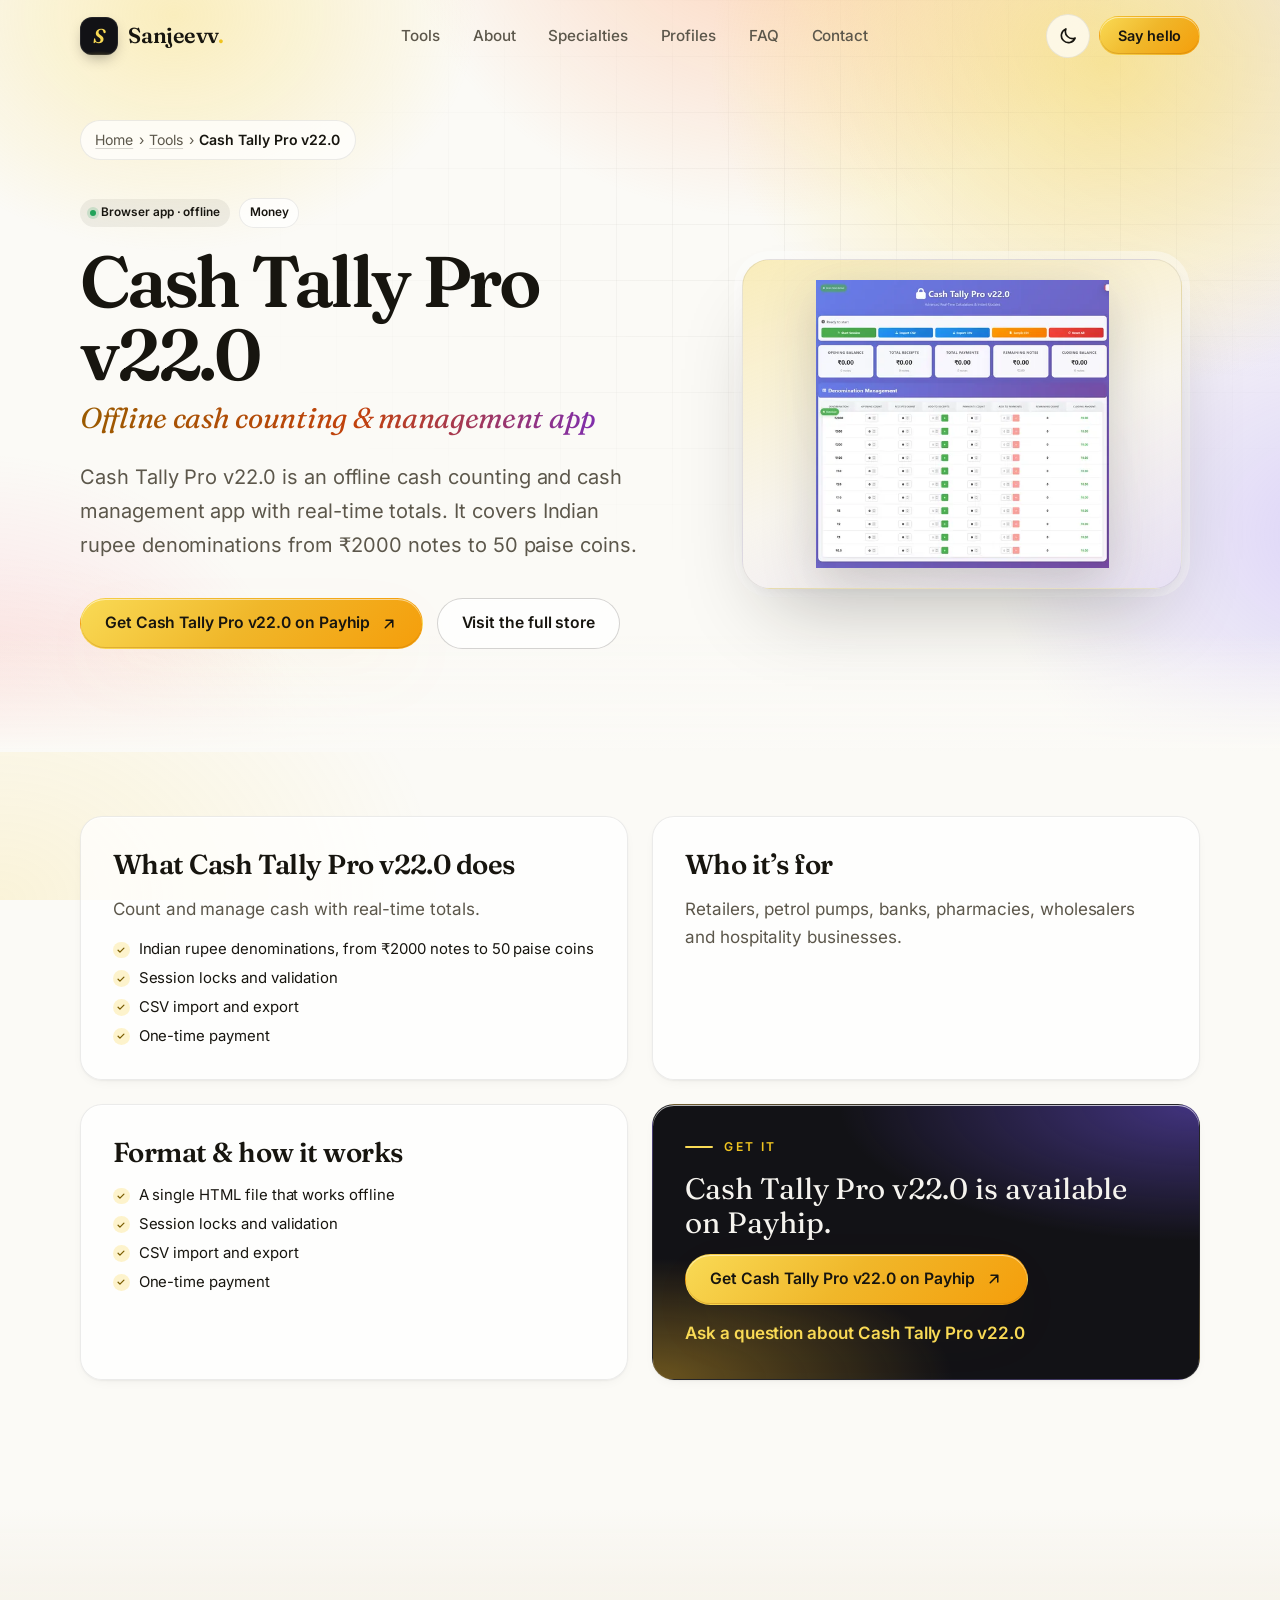
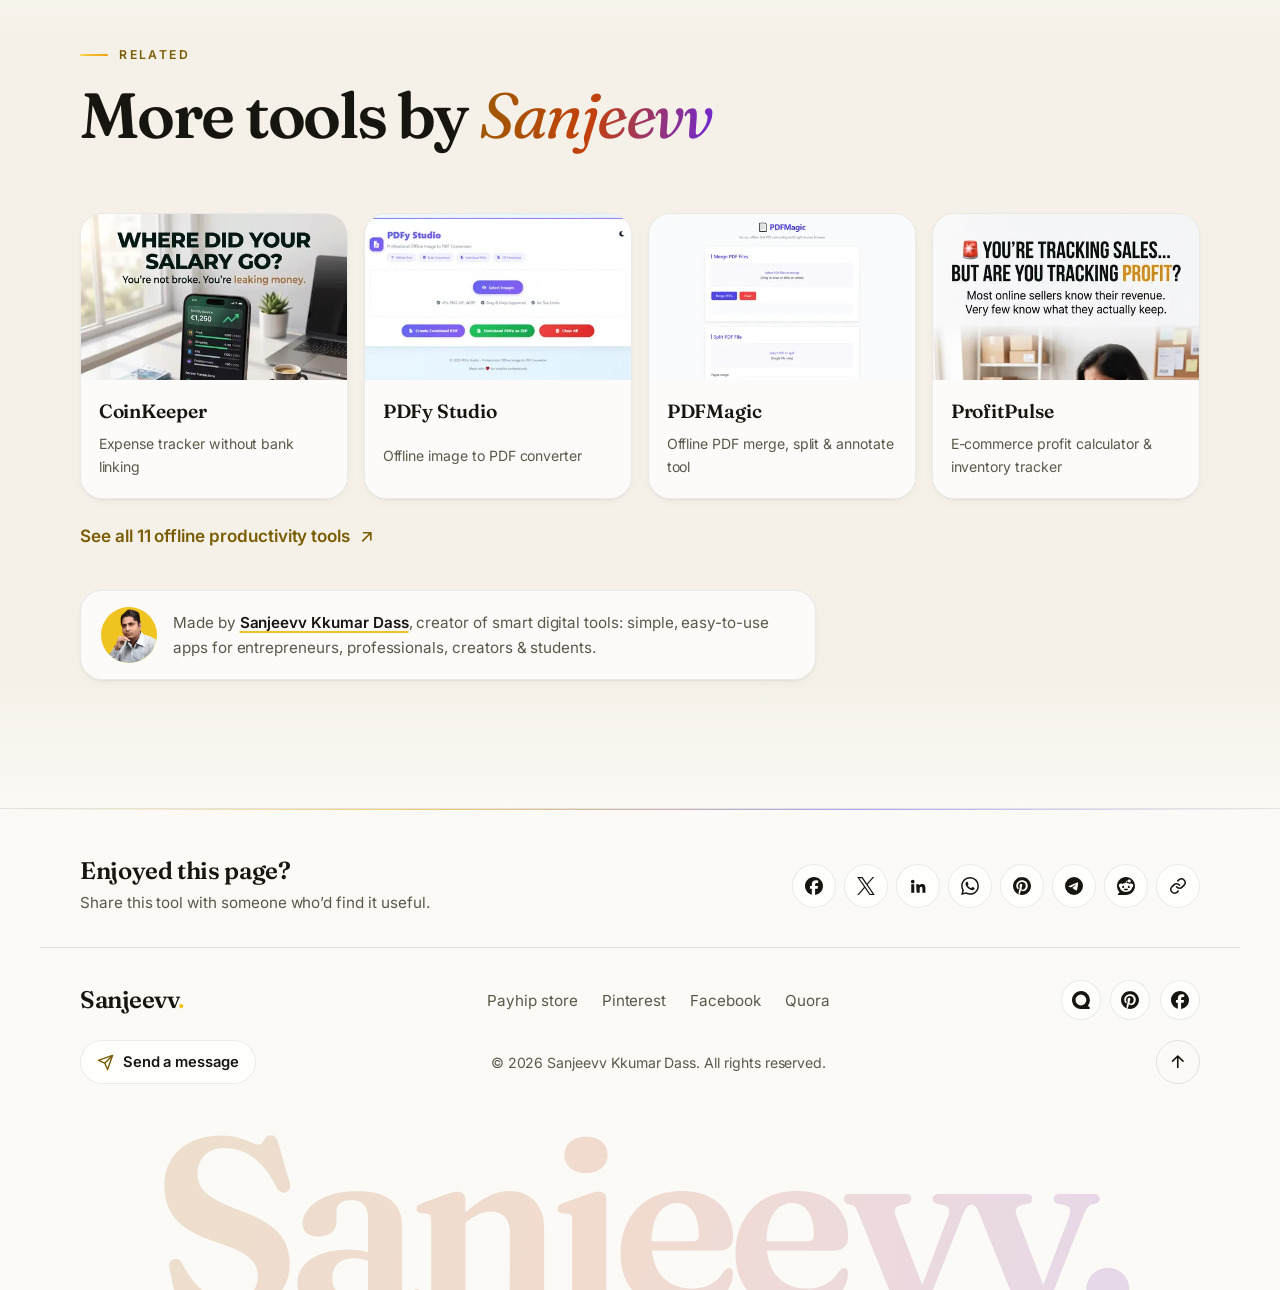
==== commit 631ac0de: "Add files via upload" ====
--- a/tools/cash-tally-pro/index.html
+++ b/tools/cash-tally-pro/index.html
@@ -6,7 +6,7 @@
   <title>Cash Tally Pro – Offline Cash Counting &amp; Management App</title>
   <meta name="description" content="Cash Tally Pro v22.0 is an offline cash counting app with real-time totals, Indian rupee denominations, session locks and CSV import/export. One-time payment." />
   <meta name="robots" content="index, follow, max-image-preview:large" />
-  <link rel="canonical" href="https://designruse.github.io/Portfolio-V2/tools/cash-tally-pro/" />
+  <link rel="canonical" href="https://designruse.github.io/SanjeevvKkumarDass/tools/cash-tally-pro/" />
   <meta name="author" content="Sanjeevv Kkumar Dass" />
   <meta name="theme-color" content="#f0c420" />
   <meta name="color-scheme" content="light dark" />
@@ -17,9 +17,9 @@
   <meta property="og:locale" content="en_US" />
   <meta property="og:title" content="Cash Tally Pro – Offline Cash Counting &amp; Management App" />
   <meta property="og:description" content="Cash Tally Pro v22.0 is an offline cash counting app with real-time totals, Indian rupee denominations, session locks and CSV import/export. One-time payment." />
-  <meta property="og:url" content="https://designruse.github.io/Portfolio-V2/tools/cash-tally-pro/" />
-  <meta property="og:image" content="https://designruse.github.io/Portfolio-V2/images/tools/cash-tally-pro-736.webp" />
-  <meta property="og:image:secure_url" content="https://designruse.github.io/Portfolio-V2/images/tools/cash-tally-pro-736.webp" />
+  <meta property="og:url" content="https://designruse.github.io/SanjeevvKkumarDass/tools/cash-tally-pro/" />
+  <meta property="og:image" content="https://designruse.github.io/SanjeevvKkumarDass/images/tools/cash-tally-pro-736.webp" />
+  <meta property="og:image:secure_url" content="https://designruse.github.io/SanjeevvKkumarDass/images/tools/cash-tally-pro-736.webp" />
   <meta property="og:image:type" content="image/webp" />
   <meta property="og:image:width" content="736" />
   <meta property="og:image:height" content="724" />
@@ -27,7 +27,7 @@
   <meta name="twitter:card" content="summary_large_image" />
   <meta name="twitter:title" content="Cash Tally Pro – Offline Cash Counting &amp; Management App" />
   <meta name="twitter:description" content="Cash Tally Pro v22.0 is an offline cash counting app with real-time totals, Indian rupee denominations, session locks and CSV import/export. One-time payment." />
-  <meta name="twitter:image" content="https://designruse.github.io/Portfolio-V2/images/tools/cash-tally-pro-736.webp" />
+  <meta name="twitter:image" content="https://designruse.github.io/SanjeevvKkumarDass/images/tools/cash-tally-pro-736.webp" />
   <meta name="twitter:image:alt" content="Cash Tally Pro v22.0 app screenshot: summary totals and a denomination management table." />
   <link rel="apple-touch-icon" sizes="180x180" href="../../images/apple-touch-icon.png" />
   <link rel="icon" type="image/png" sizes="48x48" href="../../images/favicon-48x48.png" />
@@ -45,23 +45,23 @@
   "@graph": [
     {
       "@type": "WebPage",
-      "@id": "https://designruse.github.io/Portfolio-V2/tools/cash-tally-pro/",
-      "url": "https://designruse.github.io/Portfolio-V2/tools/cash-tally-pro/",
+      "@id": "https://designruse.github.io/SanjeevvKkumarDass/tools/cash-tally-pro/",
+      "url": "https://designruse.github.io/SanjeevvKkumarDass/tools/cash-tally-pro/",
       "name": "Cash Tally Pro – Offline Cash Counting & Management App",
       "description": "Cash Tally Pro v22.0 is an offline cash counting app with real-time totals, Indian rupee denominations, session locks and CSV import/export. One-time payment.",
       "inLanguage": "en",
       "isPartOf": {
-        "@id": "https://designruse.github.io/Portfolio-V2/#website"
+        "@id": "https://designruse.github.io/SanjeevvKkumarDass/#website"
       },
       "breadcrumb": {
-        "@id": "https://designruse.github.io/Portfolio-V2/tools/cash-tally-pro/#breadcrumb"
+        "@id": "https://designruse.github.io/SanjeevvKkumarDass/tools/cash-tally-pro/#breadcrumb"
       },
       "mainEntity": {
-        "@id": "https://designruse.github.io/Portfolio-V2/tools/cash-tally-pro/#app"
+        "@id": "https://designruse.github.io/SanjeevvKkumarDass/tools/cash-tally-pro/#app"
       },
       "primaryImageOfPage": {
         "@type": "ImageObject",
-        "url": "https://designruse.github.io/Portfolio-V2/images/tools/cash-tally-pro-736.webp",
+        "url": "https://designruse.github.io/SanjeevvKkumarDass/images/tools/cash-tally-pro-736.webp",
         "width": 736,
         "height": 724
       },
@@ -69,41 +69,41 @@
     },
     {
       "@type": "BreadcrumbList",
-      "@id": "https://designruse.github.io/Portfolio-V2/tools/cash-tally-pro/#breadcrumb",
+      "@id": "https://designruse.github.io/SanjeevvKkumarDass/tools/cash-tally-pro/#breadcrumb",
       "itemListElement": [
         {
           "@type": "ListItem",
           "position": 1,
           "name": "Home",
-          "item": "https://designruse.github.io/Portfolio-V2/"
+          "item": "https://designruse.github.io/SanjeevvKkumarDass/"
         },
         {
           "@type": "ListItem",
           "position": 2,
           "name": "Tools",
-          "item": "https://designruse.github.io/Portfolio-V2/#tools"
+          "item": "https://designruse.github.io/SanjeevvKkumarDass/#tools"
         },
         {
           "@type": "ListItem",
           "position": 3,
           "name": "Cash Tally Pro v22.0",
-          "item": "https://designruse.github.io/Portfolio-V2/tools/cash-tally-pro/"
+          "item": "https://designruse.github.io/SanjeevvKkumarDass/tools/cash-tally-pro/"
         }
       ]
     },
     {
       "@type": "SoftwareApplication",
-      "@id": "https://designruse.github.io/Portfolio-V2/tools/cash-tally-pro/#app",
+      "@id": "https://designruse.github.io/SanjeevvKkumarDass/tools/cash-tally-pro/#app",
       "name": "Cash Tally Pro v22.0",
       "description": "Cash Tally Pro v22.0 is an offline cash counting and cash management app with real-time totals. It covers Indian rupee denominations from ₹2000 notes to 50 paise coins.",
-      "image": "https://designruse.github.io/Portfolio-V2/images/tools/cash-tally-pro-736.webp",
-      "url": "https://designruse.github.io/Portfolio-V2/tools/cash-tally-pro/",
+      "image": "https://designruse.github.io/SanjeevvKkumarDass/images/tools/cash-tally-pro-736.webp",
+      "url": "https://designruse.github.io/SanjeevvKkumarDass/tools/cash-tally-pro/",
       "sameAs": "https://payhip.com/b/xmBAs",
       "author": {
-        "@id": "https://designruse.github.io/Portfolio-V2/#person"
+        "@id": "https://designruse.github.io/SanjeevvKkumarDass/#person"
       },
       "creator": {
-        "@id": "https://designruse.github.io/Portfolio-V2/#person"
+        "@id": "https://designruse.github.io/SanjeevvKkumarDass/#person"
       },
       "applicationCategory": "FinanceApplication",
       "operatingSystem": "Web browser",
@@ -116,15 +116,15 @@
     },
     {
       "@type": "WebSite",
-      "@id": "https://designruse.github.io/Portfolio-V2/#website",
-      "url": "https://designruse.github.io/Portfolio-V2/",
+      "@id": "https://designruse.github.io/SanjeevvKkumarDass/#website",
+      "url": "https://designruse.github.io/SanjeevvKkumarDass/",
       "name": "Sanjeevv Kkumar Dass"
     },
     {
       "@type": "Person",
-      "@id": "https://designruse.github.io/Portfolio-V2/#person",
+      "@id": "https://designruse.github.io/SanjeevvKkumarDass/#person",
       "name": "Sanjeevv Kkumar Dass",
-      "url": "https://designruse.github.io/Portfolio-V2/",
+      "url": "https://designruse.github.io/SanjeevvKkumarDass/",
       "jobTitle": "Creator of Smart Digital Tools"
     }
   ]
@@ -312,27 +312,27 @@
       </div>
       <ul class="share-list" role="list" aria-label="Share this page">
           <li class="share-native-item" hidden><button class="share-btn share-native" type="button" aria-label="Share using your device"><svg class="ico" aria-hidden="true"><use href="#i-share"/></svg></button></li>
-          <li><a class="share-btn share-facebook" href="https://www.facebook.com/sharer/sharer.php?u=https%3A%2F%2Fdesignruse.github.io%2FPortfolio-V2%2Ftools%2Fcash-tally-pro%2F" target="_blank" rel="noopener noreferrer" aria-label="Share on Facebook (opens in a new tab)" title="Share on Facebook"><svg class="ico" aria-hidden="true"><use href="#s-facebook"/></svg></a></li>
-          <li><a class="share-btn share-x" href="https://x.com/intent/post?url=https%3A%2F%2Fdesignruse.github.io%2FPortfolio-V2%2Ftools%2Fcash-tally-pro%2F&amp;text=Cash%20Tally%20Pro%20%E2%80%93%20Offline%20Cash%20Counting%20%26%20Management%20App" target="_blank" rel="noopener noreferrer" aria-label="Share on X (opens in a new tab)" title="Share on X"><svg class="ico" aria-hidden="true"><use href="#s-x"/></svg></a></li>
-          <li><a class="share-btn share-linkedin" href="https://www.linkedin.com/sharing/share-offsite/?url=https%3A%2F%2Fdesignruse.github.io%2FPortfolio-V2%2Ftools%2Fcash-tally-pro%2F" target="_blank" rel="noopener noreferrer" aria-label="Share on LinkedIn (opens in a new tab)" title="Share on LinkedIn"><svg class="ico" aria-hidden="true"><use href="#s-linkedin"/></svg></a></li>
-          <li><a class="share-btn share-whatsapp" href="https://wa.me/?text=Cash%20Tally%20Pro%20%E2%80%93%20Offline%20Cash%20Counting%20%26%20Management%20App%20https%3A%2F%2Fdesignruse.github.io%2FPortfolio-V2%2Ftools%2Fcash-tally-pro%2F" target="_blank" rel="noopener noreferrer" aria-label="Share on WhatsApp (opens in a new tab)" title="Share on WhatsApp"><svg class="ico" aria-hidden="true"><use href="#s-whatsapp"/></svg></a></li>
-          <li><a class="share-btn share-pinterest" href="https://www.pinterest.com/pin/create/button/?url=https%3A%2F%2Fdesignruse.github.io%2FPortfolio-V2%2Ftools%2Fcash-tally-pro%2F&amp;media=https%3A%2F%2Fdesignruse.github.io%2FPortfolio-V2%2Ftools%2Fcash-tally-pro%2Fimages%2Fog-image-square.jpg&amp;description=Cash%20Tally%20Pro%20%E2%80%93%20Offline%20Cash%20Counting%20%26%20Management%20App" target="_blank" rel="noopener noreferrer" aria-label="Share on Pinterest (opens in a new tab)" title="Share on Pinterest"><svg class="ico" aria-hidden="true"><use href="#s-pinterest"/></svg></a></li>
-          <li><a class="share-btn share-telegram" href="https://t.me/share/url?url=https%3A%2F%2Fdesignruse.github.io%2FPortfolio-V2%2Ftools%2Fcash-tally-pro%2F&amp;text=Cash%20Tally%20Pro%20%E2%80%93%20Offline%20Cash%20Counting%20%26%20Management%20App" target="_blank" rel="noopener noreferrer" aria-label="Share on Telegram (opens in a new tab)" title="Share on Telegram"><svg class="ico" aria-hidden="true"><use href="#s-telegram"/></svg></a></li>
-          <li><a class="share-btn share-reddit" href="https://www.reddit.com/submit?url=https%3A%2F%2Fdesignruse.github.io%2FPortfolio-V2%2Ftools%2Fcash-tally-pro%2F&amp;title=Cash%20Tally%20Pro%20%E2%80%93%20Offline%20Cash%20Counting%20%26%20Management%20App" target="_blank" rel="noopener noreferrer" aria-label="Share on Reddit (opens in a new tab)" title="Share on Reddit"><svg class="ico" aria-hidden="true"><use href="#s-reddit"/></svg></a></li>
-          <li><button class="share-btn copy-btn-inline" type="button" data-url="https://designruse.github.io/Portfolio-V2/tools/cash-tally-pro/" aria-label="Copy page link" title="Copy link"><svg class="ico ico-copy" aria-hidden="true"><use href="#i-copy"/></svg><svg class="ico ico-check" aria-hidden="true"><use href="#i-check"/></svg></button></li>
+          <li><a class="share-btn share-facebook" href="https://www.facebook.com/sharer/sharer.php?u=https%3A%2F%2Fdesignruse.github.io%2FSanjeevvKkumarDass%2Ftools%2Fcash-tally-pro%2F" target="_blank" rel="noopener noreferrer" aria-label="Share on Facebook (opens in a new tab)" title="Share on Facebook"><svg class="ico" aria-hidden="true"><use href="#s-facebook"/></svg></a></li>
+          <li><a class="share-btn share-x" href="https://x.com/intent/post?url=https%3A%2F%2Fdesignruse.github.io%2FSanjeevvKkumarDass%2Ftools%2Fcash-tally-pro%2F&amp;text=Cash%20Tally%20Pro%20%E2%80%93%20Offline%20Cash%20Counting%20%26%20Management%20App" target="_blank" rel="noopener noreferrer" aria-label="Share on X (opens in a new tab)" title="Share on X"><svg class="ico" aria-hidden="true"><use href="#s-x"/></svg></a></li>
+          <li><a class="share-btn share-linkedin" href="https://www.linkedin.com/sharing/share-offsite/?url=https%3A%2F%2Fdesignruse.github.io%2FSanjeevvKkumarDass%2Ftools%2Fcash-tally-pro%2F" target="_blank" rel="noopener noreferrer" aria-label="Share on LinkedIn (opens in a new tab)" title="Share on LinkedIn"><svg class="ico" aria-hidden="true"><use href="#s-linkedin"/></svg></a></li>
+          <li><a class="share-btn share-whatsapp" href="https://wa.me/?text=Cash%20Tally%20Pro%20%E2%80%93%20Offline%20Cash%20Counting%20%26%20Management%20App%20https%3A%2F%2Fdesignruse.github.io%2FSanjeevvKkumarDass%2Ftools%2Fcash-tally-pro%2F" target="_blank" rel="noopener noreferrer" aria-label="Share on WhatsApp (opens in a new tab)" title="Share on WhatsApp"><svg class="ico" aria-hidden="true"><use href="#s-whatsapp"/></svg></a></li>
+          <li><a class="share-btn share-pinterest" href="https://www.pinterest.com/pin/create/button/?url=https%3A%2F%2Fdesignruse.github.io%2FSanjeevvKkumarDass%2Ftools%2Fcash-tally-pro%2F&amp;media=https%3A%2F%2Fdesignruse.github.io%2FSanjeevvKkumarDass%2Ftools%2Fcash-tally-pro%2Fimages%2Fog-image-square.jpg&amp;description=Cash%20Tally%20Pro%20%E2%80%93%20Offline%20Cash%20Counting%20%26%20Management%20App" target="_blank" rel="noopener noreferrer" aria-label="Share on Pinterest (opens in a new tab)" title="Share on Pinterest"><svg class="ico" aria-hidden="true"><use href="#s-pinterest"/></svg></a></li>
+          <li><a class="share-btn share-telegram" href="https://t.me/share/url?url=https%3A%2F%2Fdesignruse.github.io%2FSanjeevvKkumarDass%2Ftools%2Fcash-tally-pro%2F&amp;text=Cash%20Tally%20Pro%20%E2%80%93%20Offline%20Cash%20Counting%20%26%20Management%20App" target="_blank" rel="noopener noreferrer" aria-label="Share on Telegram (opens in a new tab)" title="Share on Telegram"><svg class="ico" aria-hidden="true"><use href="#s-telegram"/></svg></a></li>
+          <li><a class="share-btn share-reddit" href="https://www.reddit.com/submit?url=https%3A%2F%2Fdesignruse.github.io%2FSanjeevvKkumarDass%2Ftools%2Fcash-tally-pro%2F&amp;title=Cash%20Tally%20Pro%20%E2%80%93%20Offline%20Cash%20Counting%20%26%20Management%20App" target="_blank" rel="noopener noreferrer" aria-label="Share on Reddit (opens in a new tab)" title="Share on Reddit"><svg class="ico" aria-hidden="true"><use href="#s-reddit"/></svg></a></li>
+          <li><button class="share-btn copy-btn-inline" type="button" data-url="https://designruse.github.io/SanjeevvKkumarDass/tools/cash-tally-pro/" aria-label="Copy page link" title="Copy link"><svg class="ico ico-copy" aria-hidden="true"><use href="#i-copy"/></svg><svg class="ico ico-check" aria-hidden="true"><use href="#i-check"/></svg></button></li>
       </ul>
     </div>
     <div class="container footer-inner">
       <p class="footer-brand">Sanjeevv<span class="brand-dot">.</span></p>
-      <a class="footer-email" href="../../#contact" data-mail="Hello Sanjeevv"><svg class="ico" aria-hidden="true"><use href="#i-mail"/></svg><span>Email me</span></a>
+      <a class="footer-contact" href="../../#contact"><svg class="ico" aria-hidden="true"><use href="#i-send"/></svg><span>Send a message</span></a>
       <ul class="footer-links" role="list">
         <li><a href="https://payhip.com/u1757007407332758617765" target="_blank" rel="me noopener">Payhip store</a></li>
         <li><a href="https://www.pinterest.com/SanjeevvKkumarDass/" target="_blank" rel="me noopener noreferrer">Pinterest</a></li>
         <li><a href="https://www.facebook.com/SanjeevvKkumarDass/" target="_blank" rel="me noopener noreferrer">Facebook</a></li>
-        <li><a href="https://www.quora.com/profile/Sonjeeb-Kumar-Das" target="_blank" rel="me noopener noreferrer">Quora</a></li>
+        <li><a href="https://www.quora.com/profile/Sanjeevv-Kkumar-Dass" target="_blank" rel="me noopener noreferrer">Quora</a></li>
       </ul>
       <ul class="social social-footer" role="list" aria-label="Find Sanjeevv Kkumar Dass on social media">
-        <li><a class="social-link" href="https://www.quora.com/profile/Sonjeeb-Kumar-Das" target="_blank" rel="me noopener noreferrer" aria-label="Quora: Sanjeevv Kkumar Dass (opens in a new tab)"><svg class="ico" aria-hidden="true"><use href="#s-quora"/></svg></a></li>
+        <li><a class="social-link" href="https://www.quora.com/profile/Sanjeevv-Kkumar-Dass" target="_blank" rel="me noopener noreferrer" aria-label="Quora: Sanjeevv Kkumar Dass (opens in a new tab)"><svg class="ico" aria-hidden="true"><use href="#s-quora"/></svg></a></li>
         <li><a class="social-link" href="https://www.pinterest.com/SanjeevvKkumarDass/" target="_blank" rel="me noopener noreferrer" aria-label="Pinterest: SanjeevvKkumarDass (opens in a new tab)"><svg class="ico" aria-hidden="true"><use href="#s-pinterest"/></svg></a></li>
         <li><a class="social-link" href="https://www.facebook.com/SanjeevvKkumarDass/" target="_blank" rel="me noopener noreferrer" aria-label="Facebook: Sanjeevv Kkumar Dass (opens in a new tab)"><svg class="ico" aria-hidden="true"><use href="#s-facebook"/></svg></a></li>
         <!-- ADD YOUR PROFILE URL: replace YOUR-PROFILE / YOUR-HANDLE with the real address, then remove the comment markers around the line.
--- a/css/styles.css
+++ b/css/styles.css
@@ -1086,7 +1086,7 @@
 .section-head .kicker { margin-bottom: 1.1rem; }
 
 /* ---------- Shared glass card + gradient border + spotlight ---------- */
-.tool-card, .spec-card, .work-card, .faq-item, .form-wrap, .detail-card, .rel-card, .contact-card, .creator-box, .email-card, .chip {
+.tool-card, .spec-card, .work-card, .faq-item, .form-wrap, .detail-card, .rel-card, .contact-card, .creator-box, .contact-steps li, .chip {
   background: var(--glass); border-color: var(--glass-border);
   box-shadow: var(--shadow-sm), inset 0 1px 0 var(--glass-hi);
 }
@@ -1213,21 +1213,6 @@
 .form-wrap { border-radius: calc(var(--radius) + 10px); background: var(--glass-strong); box-shadow: var(--shadow-lg), inset 0 1px 0 var(--glass-hi); }
 .field input, .field textarea { background: color-mix(in srgb, var(--surface-2) 70%, transparent); border-color: var(--line-strong); }
 .field input:focus, .field textarea:focus { border-color: #f0b72a; }
-.email-card {
-  display: flex; align-items: center; gap: .5rem; margin-top: 1.25rem; max-width: 100%;
-  padding: .5rem .5rem .5rem .5rem; border-radius: 20px; border: 1px solid var(--glass-border);
-}
-.email-link { display: flex; align-items: center; gap: .85rem; flex: 1; min-width: 0; padding: .35rem .5rem .35rem .35rem; border-radius: 14px; transition: background-color .25s; }
-.email-link:hover { background: color-mix(in srgb, var(--text) 5%, transparent); }
-.email-icon { width: 46px; height: 46px; flex: none; border-radius: 14px; display: grid; place-items: center; background: var(--grad-brand); color: #17150f; box-shadow: var(--shadow-glow); }
-.email-icon .ico { width: 20px; height: 20px; }
-.email-text { display: grid; min-width: 0; }
-.email-label { font-size: .8rem; color: var(--muted); font-weight: 500; }
-.email-addr { font-weight: 600; font-size: clamp(.86rem, .8rem + .3vw, 1rem); overflow-wrap: anywhere; color: var(--text); text-decoration: underline; text-decoration-color: color-mix(in srgb, #f0b72a 70%, transparent); text-decoration-thickness: 2px; text-underline-offset: 3px; }
-.email-copy { width: 44px; height: 44px; border-radius: 50%; display: grid; place-items: center; flex: none; border: 1px solid var(--line); background: var(--surface); color: var(--text); transition: background-color .25s, color .25s, transform .3s var(--ease); }
-.email-copy:hover { background: var(--grad-brand); color: #17150f; transform: translateY(-2px); }
-.email-copy .ico { width: 18px; height: 18px; }
-.status-mail { margin-top: .75rem; display: inline-flex; }
 .form-status div { display: grid; gap: .2rem; justify-items: start; }
 
 /* ---------- Footer ---------- */
@@ -1238,24 +1223,24 @@
 }
 .footer-inner {
   grid-template-columns: auto 1fr auto;
-  grid-template-areas: "brand links social" "email copy top";
+  grid-template-areas: "brand links social" "contact copy top";
   gap: 1.25rem 2rem;
 }
 .footer-brand { grid-area: brand; }
-.footer-email { grid-area: email; }
+.footer-contact { grid-area: contact; }
 .footer-links { grid-area: links; }
 .social-footer { grid-area: social; }
 .footer-copy { grid-area: copy; text-align: center; }
 .to-top { grid-area: top; justify-self: end; }
-.footer-email {
+.footer-contact {
   display: inline-flex; align-items: center; gap: .55rem; justify-self: start; max-width: 100%;
   padding: .55rem 1rem; border-radius: 999px; font-weight: 600; font-size: .92rem;
   background: var(--glass); border: 1px solid var(--glass-border); box-shadow: inset 0 1px 0 var(--glass-hi);
   transition: background-color .25s, border-color .25s, transform .3s var(--ease);
 }
-.footer-email span { overflow-wrap: anywhere; }
-.footer-email .ico { color: var(--brand-ink); }
-.footer-email:hover { border-color: #f0b72a; transform: translateY(-2px); }
+.footer-contact span { overflow-wrap: anywhere; }
+.footer-contact .ico { color: var(--brand-ink); }
+.footer-contact:hover { border-color: #f0b72a; transform: translateY(-2px); }
 .footer-mega {
   font-family: var(--font-display); font-weight: 600; letter-spacing: -.06em; line-height: .8;
   font-size: clamp(4.5rem, 19vw, 17rem); text-align: center; white-space: nowrap;
@@ -1268,7 +1253,7 @@
 [data-theme="dark"] .toast { background: #f5f3ee; color: #121216; }
 
 @media (max-width: 900px) {
-  .footer-inner { grid-template-columns: 1fr auto; grid-template-areas: "brand top" "email email" "links links" "social social" "copy copy"; }
+  .footer-inner { grid-template-columns: 1fr auto; grid-template-areas: "brand top" "contact contact" "links links" "social social" "copy copy"; }
   .footer-links { justify-content: flex-start; }
   .footer-copy { text-align: left; }
   .nav::before { inset: 6px calc(var(--gutter) - 12px); }
@@ -1278,8 +1263,6 @@
 }
 @media (max-width: 640px) {
   .filters { border-radius: 22px; }
-  .email-card { padding: .4rem; }
-  .email-icon { width: 40px; height: 40px; border-radius: 12px; }
   .hero-facts li { font-size: .82rem; padding: .45rem .8rem; }
 }
 
@@ -1323,11 +1306,21 @@
   .btn-primary::after { display: none; }
   .tools-grid.is-filtering .tool-card { animation: none; }
 }
-@media (max-width: 640px) { .email-addr { font-size: .84rem; } }
-@media (max-width: 380px) { .email-addr { font-size: .78rem; } .email-copy { width: 40px; height: 40px; } }
-.email-go { margin-left: auto; width: 40px; height: 40px; flex: none; border-radius: 50%; display: grid; place-items: center; background: var(--ink-card); color: #f5f3ee; transition: transform .35s var(--ease), background-color .3s, color .3s; }
-[data-theme="dark"] .email-go { background: #f5f3ee; color: #121216; }
-.email-link:hover .email-go { background: var(--grad-brand); color: #17150f; transform: rotate(45deg); }
-.email-go .ico { width: 18px; height: 18px; }
-.email-card { width: min(100%, 26rem); }
-.email-addr { text-decoration: none; font-family: var(--font-display); font-size: 1.15rem !important; }
+
+/* ---------- Contact: how-it-works steps (form-only contact) ---------- */
+.contact-steps { list-style: none; margin: 1.5rem 0 0; padding: 0; display: grid; gap: .75rem; max-width: 30rem; counter-reset: none; }
+.contact-steps li {
+  display: flex; align-items: flex-start; gap: .9rem; padding: .95rem 1.1rem .95rem .95rem;
+  border-radius: 18px; border: 1px solid var(--glass-border); background: var(--glass);
+  box-shadow: inset 0 1px 0 var(--glass-hi); transition: transform .35s var(--ease), border-color .3s;
+}
+.contact-steps li:hover { transform: translateX(4px); border-color: color-mix(in srgb, #f0b72a 55%, transparent); }
+.step-num {
+  flex: none; width: 36px; height: 36px; border-radius: 12px; display: grid; place-items: center;
+  font-family: var(--font-display); font-weight: 600; font-size: 1.05rem; color: #17150f;
+  background: var(--grad-brand); box-shadow: var(--shadow-glow);
+}
+.contact-steps li > span:last-child { display: grid; gap: .15rem; color: var(--muted); font-size: .93rem; line-height: 1.45; min-width: 0; }
+.contact-steps strong { color: var(--text); font-weight: 600; font-size: 1rem; }
+.form-status.is-error strong { color: var(--danger); }
+@media (prefers-reduced-motion: reduce) { .contact-steps li { transition: none; } .contact-steps li:hover { transform: none; } }
